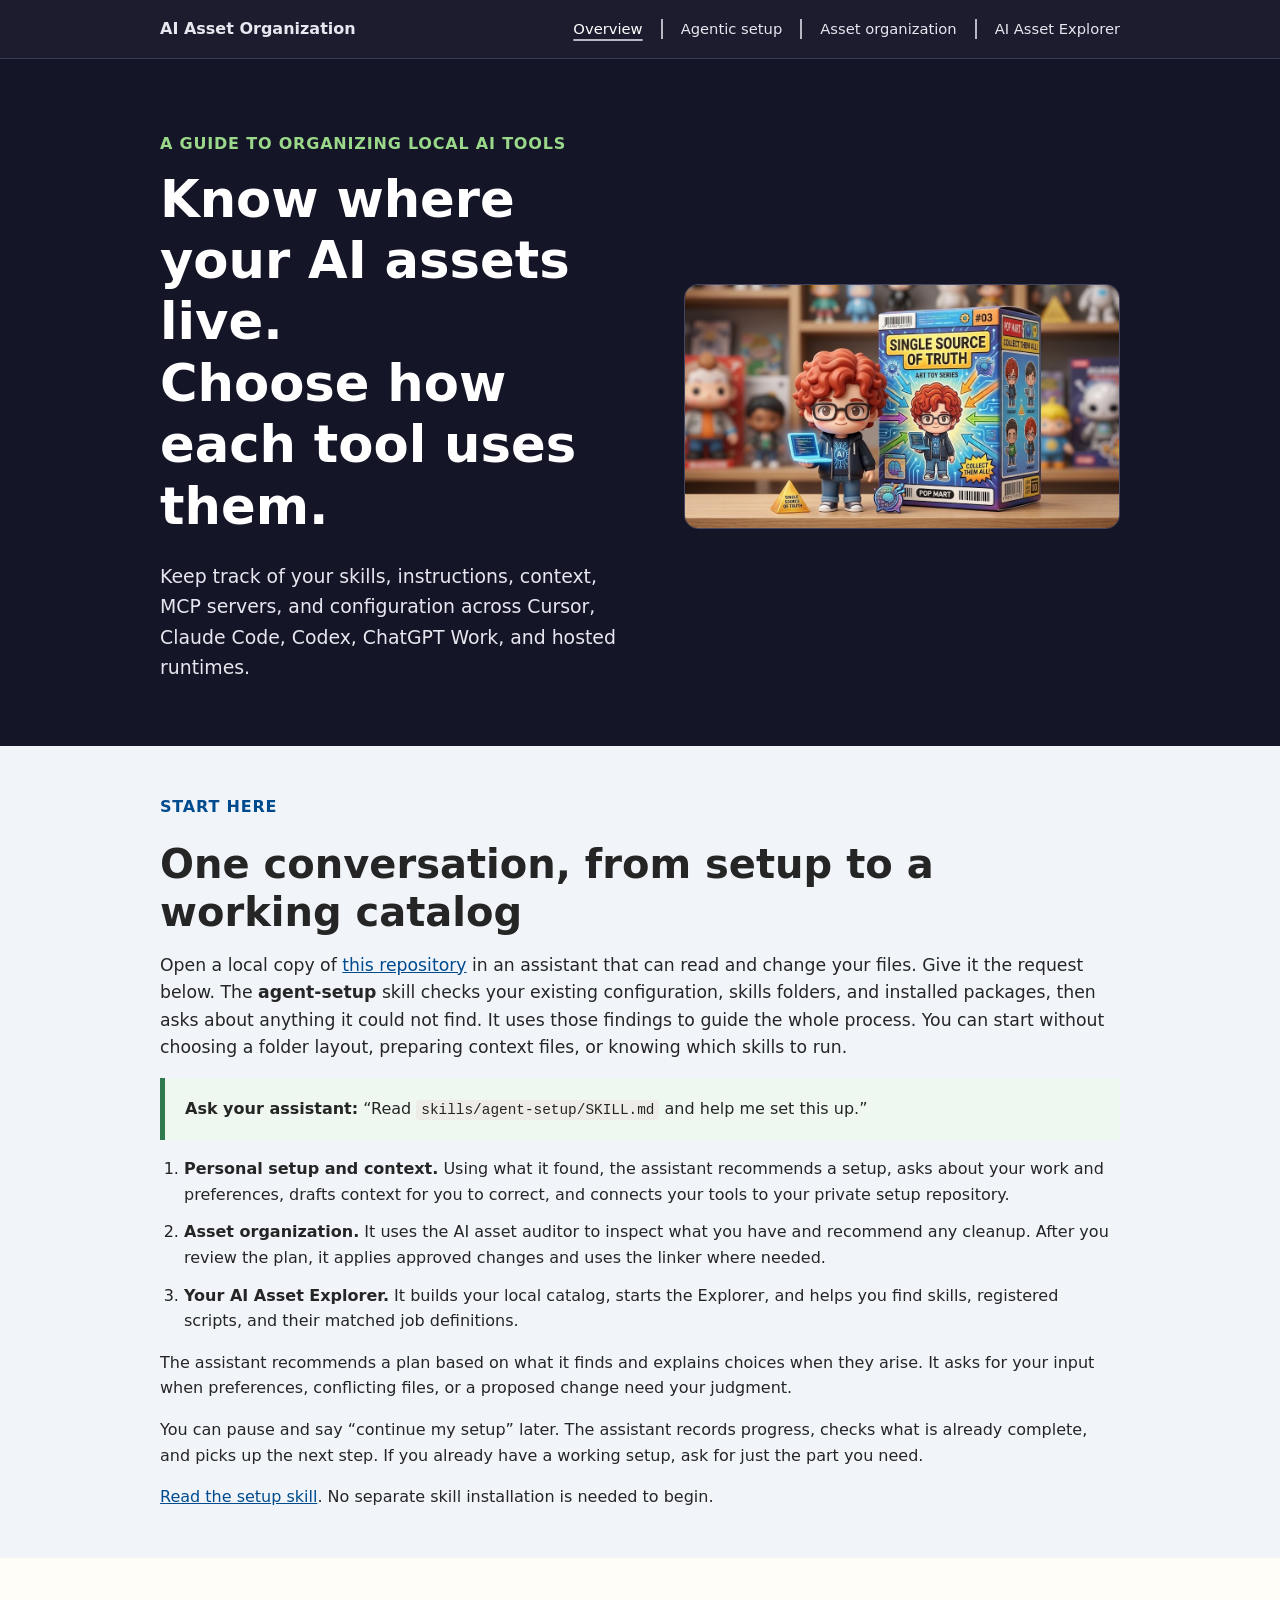
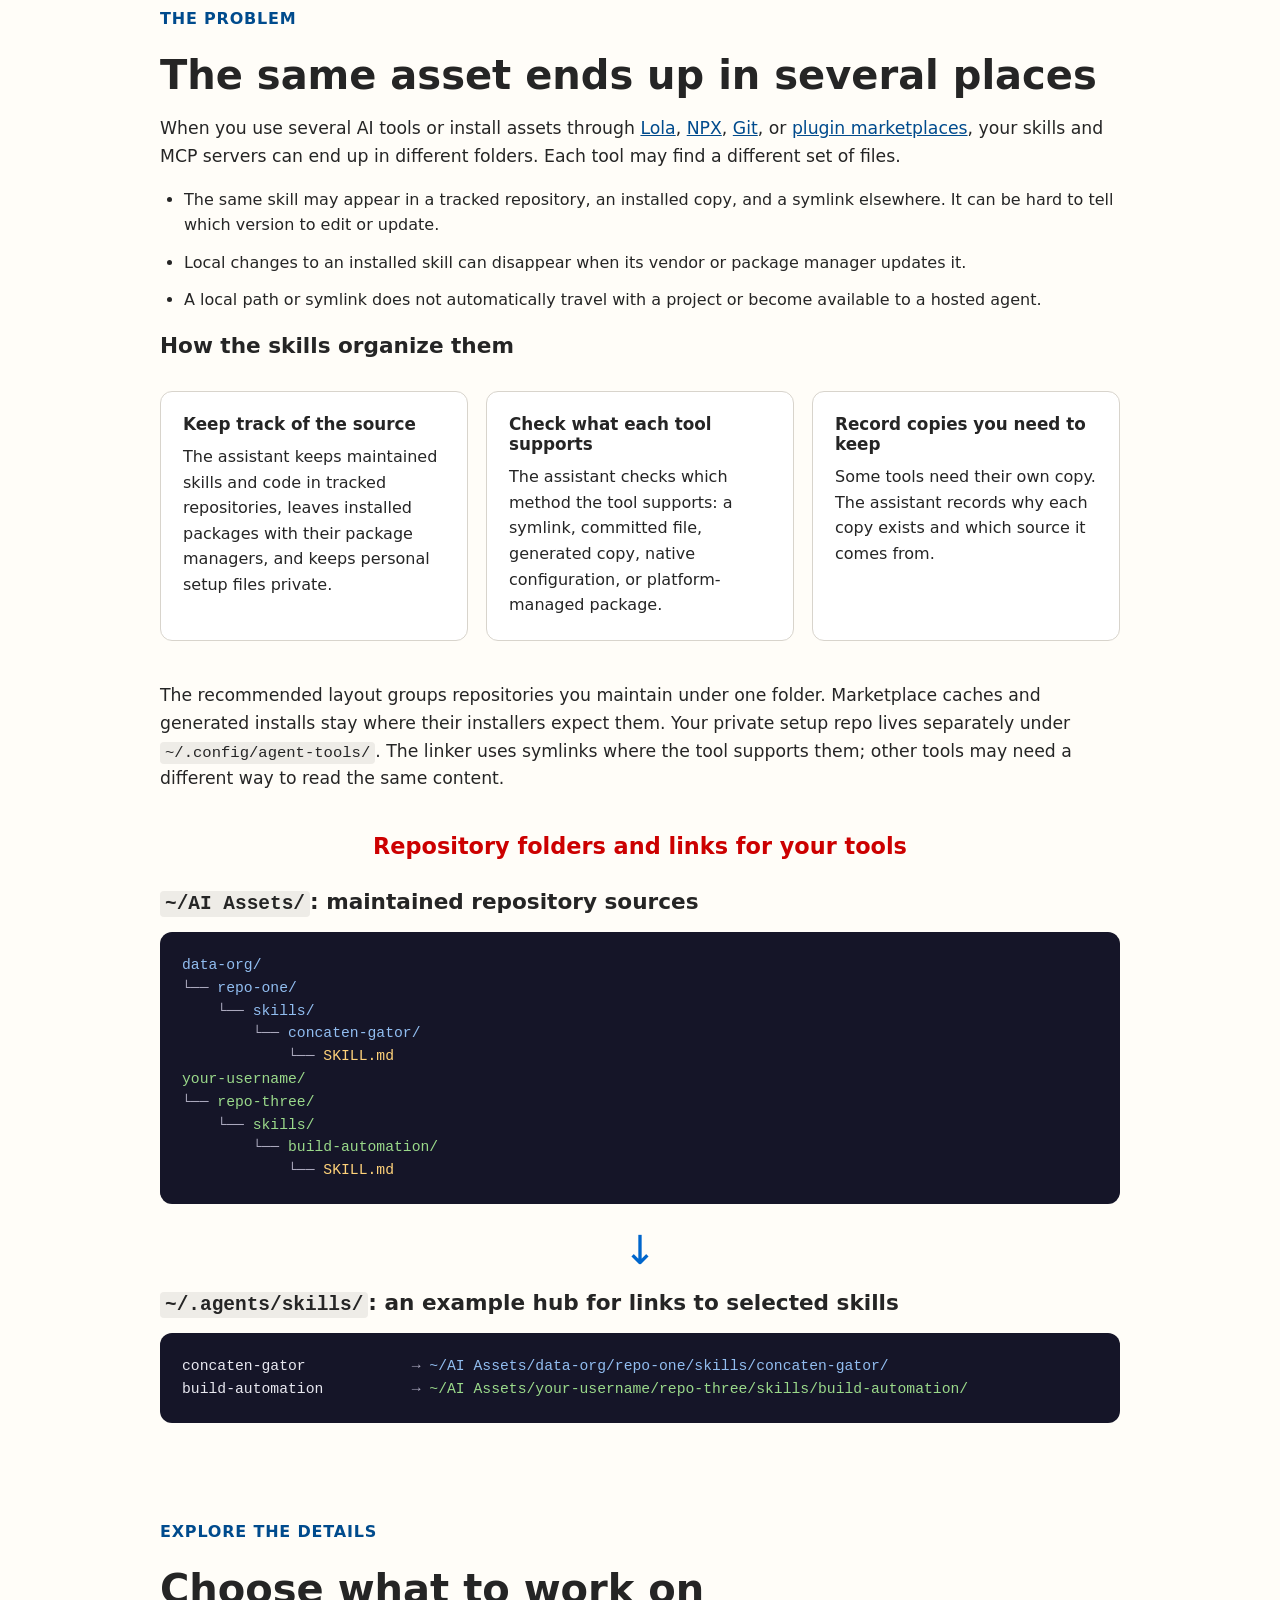
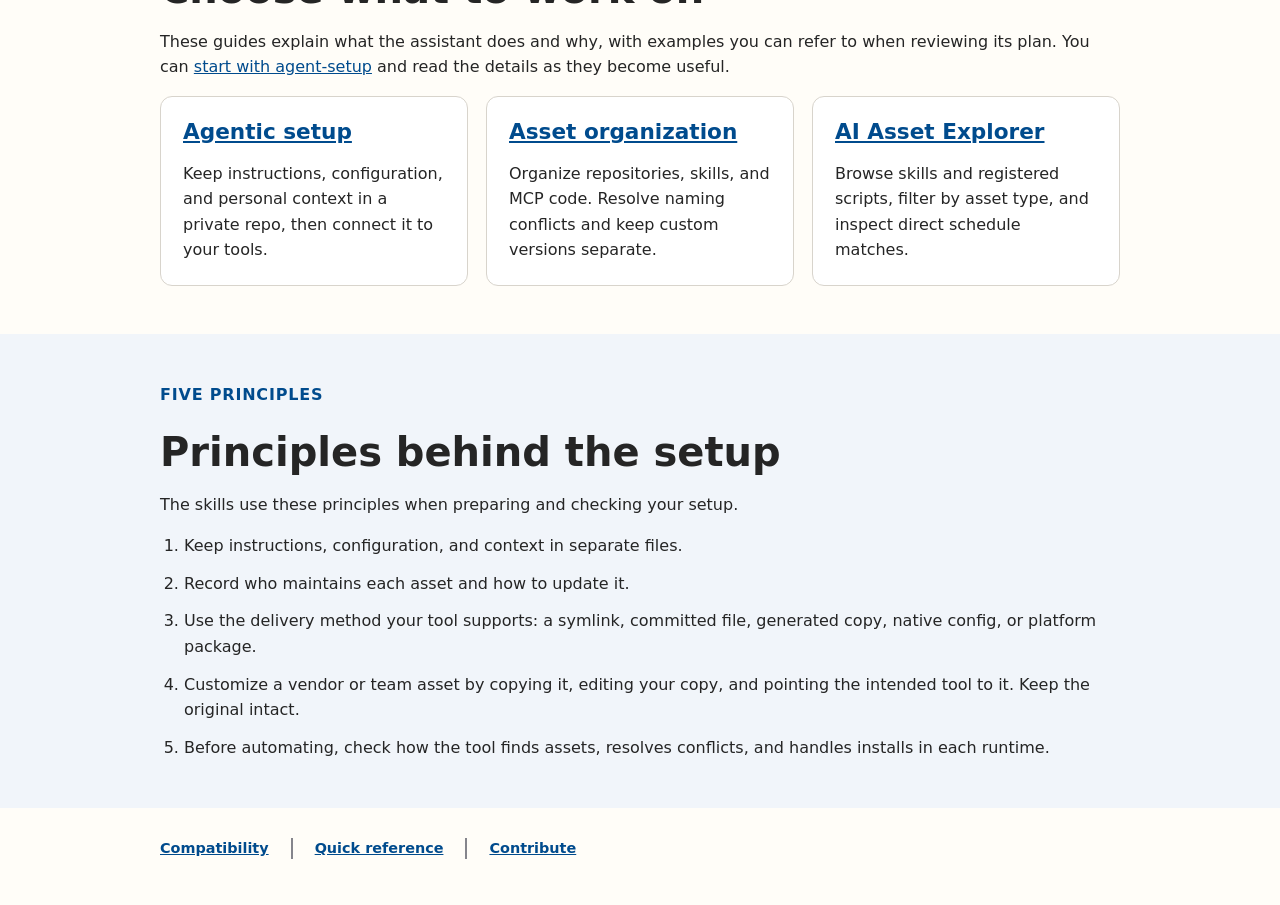
==== pages/index.html @ b6967579 "Make navigation dividers and spacing visible" ====
<!doctype html>
<html lang="en">
<head>
  <meta charset="utf-8">
  <meta name="viewport" content="width=device-width, initial-scale=1">
  <title>Local AI Asset Organization</title>
  <link rel="icon" type="image/svg+xml" href="favicon.svg">
  <link rel="stylesheet" href="https://static.redhat.com/libs/redhat/redhat-font/latest/webfonts/red-hat-font.min.css">
  <link rel="stylesheet" href="site.css?v=nav-dividers-2">
</head>
<body>
  <nav class="site-nav" aria-label="Primary navigation">
    <div class="wrap site-nav-inner">
      <span class="site-brand">AI Asset Organization</span>
      <div class="site-links">
        <a href="index.html" aria-current="page">Overview</a>
        <a href="agentic-setup.html">Agentic setup</a>
        <a href="asset-organization.html">Asset organization</a>
        <a href="skills-explorer-guide.html">AI Asset Explorer</a>
      </div>
    </div>
  </nav>

  <header class="hero">
    <div class="wrap hero-grid">
      <div>
        <p class="eyebrow">A guide to organizing local AI tools</p>
        <h1>Know where your AI assets live.<br>Choose how each tool uses them.</h1>
        <p class="lede">Keep track of your skills, instructions, context, MCP servers, and configuration across Cursor, Claude Code, Codex, ChatGPT Work, and hosted runtimes.</p>
      </div>
      <div class="hero-image">
        <img src="images/ai-assets-sot.jpeg" alt="Diagram of skill repositories in one physical root with tool-facing symlink views.">
      </div>
    </div>
  </header>

  <main>

    <section id="start-here" class="band">
      <div class="wrap">
        <p class="section-label">Start here</p>
        <h2>One conversation, from setup to a working catalog</h2>
        <p class="lead-text">Open a local copy of <a id="repository-link" href="https://gitlab.cee.redhat.com/ktotten/local-ai-asset-organization">this repository</a> in an assistant that can read and change your files. Give it the request below. The <strong>agent-setup</strong> skill checks your existing configuration, skills folders, and installed packages, then asks about anything it could not find. It uses those findings to guide the whole process. You can start without choosing a folder layout, preparing context files, or knowing which skills to run.</p>
        <div class="callout green"><strong>Ask your assistant:</strong> “Read <code class="inline">skills/agent-setup/SKILL.md</code> and help me set this up.”</div>
        <ol class="steps">
          <li><strong>Personal setup and context.</strong> Using what it found, the assistant recommends a setup, asks about your work and preferences, drafts context for you to correct, and connects your tools to your private setup repository.</li>
          <li><strong>Asset organization.</strong> It uses the AI asset auditor to inspect what you have and recommend any cleanup. After you review the plan, it applies approved changes and uses the linker where needed.</li>
          <li><strong>Your AI Asset Explorer.</strong> It builds your local catalog, starts the Explorer, and helps you find skills, registered scripts, and their matched job definitions.</li>
        </ol>
        <p>The assistant recommends a plan based on what it finds and explains choices when they arise. It asks for your input when preferences, conflicting files, or a proposed change need your judgment.</p>
        <p>You can pause and say “continue my setup” later. The assistant records progress, checks what is already complete, and picks up the next step. If you already have a working setup, ask for just the part you need.</p>
        <p><a href="skills/agent-setup/SKILL.md" data-local-href="../skills/agent-setup/SKILL.md">Read the setup skill</a>. No separate skill installation is needed to begin.</p>
      </div>
    </section>
    <section>
      <div class="wrap">
        <p class="section-label">The problem</p>
        <h2>The same asset ends up in several places</h2>
        <p class="lead-text">When you use several AI tools or install assets through <a href="https://docs.getlola.dev/">Lola</a>, <a href="https://docs.npmjs.com/cli/v11/commands/npx/">NPX</a>, <a href="https://git-scm.com/docs">Git</a>, or <a href="https://code.claude.com/docs/en/plugin-marketplaces">plugin marketplaces</a>, your skills and MCP servers can end up in different folders. Each tool may find a different set of files.</p>
        <ul class="steps">
          <li>The same skill may appear in a tracked repository, an installed copy, and a symlink elsewhere. It can be hard to tell which version to edit or update.</li>
          <li>Local changes to an installed skill can disappear when its vendor or package manager updates it.</li>
          <li>A local path or symlink does not automatically travel with a project or become available to a hosted agent.</li>
        </ul>
        <h3>How the skills organize them</h3>
        <div class="card-grid">
          <article class="card"><h4>Keep track of the source</h4><p>The assistant keeps maintained skills and code in tracked repositories, leaves installed packages with their package managers, and keeps personal setup files private.</p></article>
          <article class="card"><h4>Check what each tool supports</h4><p>The assistant checks which method the tool supports: a symlink, committed file, generated copy, native configuration, or platform-managed package.</p></article>
          <article class="card"><h4>Record copies you need to keep</h4><p>Some tools need their own copy. The assistant records why each copy exists and which source it comes from.</p></article>
        </div>
    <br/>
         <p class="lead-text">The recommended layout groups repositories you maintain under one folder. Marketplace caches and generated installs stay where their installers expect them. Your private setup repo lives separately under <code class="inline">~/.config/agent-tools/</code>. The linker uses symlinks where the tool supports them; other tools may need a different way to read the same content.</p>
         <br/>
        <div class="diagram">
          <p class="diagram-title">Repository folders and links for your tools</p>
          <h3><code class="inline">~/AI Assets/</code>: maintained repository sources</h3>
          <pre><span class="tree">data-org/</span>
<span class="tree-mark">└── </span><span class="tree">repo-one/</span>
<span class="tree-mark">    └── </span><span class="tree">skills/</span>
<span class="tree-mark">        └── </span><span class="tree">concaten-gator/</span>
<span class="tree-mark">            └── </span><span class="tree-file">SKILL.md</span>
<span class="tree green">your-username/</span>
<span class="tree-mark">└── </span><span class="tree green">repo-three/</span>
<span class="tree-mark">    └── </span><span class="tree green">skills/</span>
<span class="tree-mark">        └── </span><span class="tree green">build-automation/</span>
<span class="tree-mark">            └── </span><span class="tree-file">SKILL.md</span></pre>
          <div class="root-compare-arrow-vert" aria-hidden="true"><span class="glyph">↓</span> </div>
          <h3><code class="inline">~/.agents/skills/</code>: an example hub for links to selected skills</h3>
          <pre>concaten-gator            <span class="tree-mark">→</span> <span class="tree">~/AI Assets/data-org/repo-one/skills/concaten-gator/</span>
build-automation          <span class="tree-mark">→</span> <span class="tree green">~/AI Assets/your-username/repo-three/skills/build-automation/</span></pre>
        </div>
      </div>
    </section>

    <section>
      <div class="wrap">
        <p class="section-label">Explore the details</p>
        <h2>Choose what to work on</h2>
        <p>These guides explain what the assistant does and why, with examples you can refer to when reviewing its plan. You can <a href="#start-here">start with agent-setup</a> and read the details as they become useful.</p>
        <div class="card-grid">
          <article class="card"><h3><a href="agentic-setup.html">Agentic setup</a></h3><p>Keep instructions, configuration, and personal context in a private repo, then connect it to your tools.</p></article>
          <article class="card"><h3><a href="asset-organization.html">Asset organization</a></h3><p>Organize repositories, skills, and MCP code. Resolve naming conflicts and keep custom versions separate.</p></article>
          <article class="card"><h3><a href="skills-explorer-guide.html">AI Asset Explorer</a></h3><p>Browse skills and registered scripts, filter by asset type, and inspect direct schedule matches.</p></article>
        </div>
      </div>
    </section>

    <section class="band">
      <div class="wrap">
        <p class="section-label">Five principles</p>
        <h2>Principles behind the setup</h2>
        <p>The skills use these principles when preparing and checking your setup.</p>
        <ol class="steps">
          <li>Keep instructions, configuration, and context in separate files.</li>
          <li>Record who maintains each asset and how to update it.</li>
          <li>Use the delivery method your tool supports: a symlink, committed file, generated copy, native config, or platform package.</li>
          <li>Customize a vendor or team asset by copying it, editing your copy, and pointing the intended tool to it. Keep the original intact.</li>
          <li>Before automating, check how the tool finds assets, resolves conflicts, and handles installs in each runtime.</li>
        </ol>
      </div>
    </section>


  </main>

  <footer><div class="wrap"><nav class="footer-nav" aria-label="Footer navigation"><a href="tool-compatibility.html">Compatibility</a><a href="quick-reference.html">Quick reference</a><a id="feedback-link" href="https://gitlab.cee.redhat.com/ktotten/local-ai-asset-organization/-/work_items?sort=created_date&amp;state=opened&amp;first_page_size=20" target="_blank" rel="noopener noreferrer">Contribute</a></nav></div></footer>
  <script>
    if (location.hostname === 'starryeyez024.github.io') {
      document.getElementById('repository-link').href =
        'https://github.com/starryeyez024/local-ai-asset-organization';
      const feedbackLink = document.getElementById('feedback-link');
      feedbackLink.href = 'https://github.com/starryeyez024/local-ai-asset-organization/issues';
    }
    if (location.pathname.includes('/pages/')) {
      document.querySelectorAll('a[data-local-href]').forEach(link => {
        link.href = link.dataset.localHref;
      });
    }
  </script>
</body>
</html>
---- pages/site.css ----
:root {
  --font-size: 16px;
  --line-height: 1.6;
  --paragraph-spacing: 16px;
  --heading-space-before: 20px;
  --navy: #151528;
  --navy-2: #24243a;
  --ink: #252525;
  --muted: #5f6368;
  --paper: #fffdf8;
  --blue: #0066cc;
  --blue-dark: #004b8d;
  --green: #2f7a4f;
  --amber: #8a5a00;
  --border: #d8d4cc;
  --soft-blue: #eef6ff;
  --soft-green: #eef8f0;
  --soft-amber: #fff8e5;
}
* { box-sizing: border-box; }
html { scroll-behavior: smooth; }
body { margin: 0; background: var(--paper); color: var(--ink); font-family: RedHatText, "Red Hat Text", system-ui, -apple-system, sans-serif; font-size: var(--font-size); line-height: var(--line-height); }
a { color: var(--blue-dark); }
a:hover, a:focus { color: var(--blue); }
.wrap { width: min(960px, calc(100% - 40px)); margin: 0 auto; }
.site-nav { position: sticky; top: 0; z-index: 10; background: rgba(21, 21, 40, .97); border-bottom: 1px solid #3a3a57; }
.site-nav-inner { display: flex; align-items: center; justify-content: space-between; gap: 20px; min-height: 58px; }
.site-brand { color: rgb(231, 231, 240); font-family: RedHatDisplay, "Red Hat Display", system-ui, sans-serif; font-weight: 700; text-decoration: none; white-space: nowrap; }
.site-links { display: flex; flex-wrap: wrap; justify-content: flex-end; gap: 8px 0; }
.site-links a { margin-right: 18px; padding-right: 18px; border-right: 2px solid #b8b8c4; color: rgb(231, 231, 240); font-size: .92rem; line-height: 1.4; text-decoration: none; }
.site-links a:last-child { margin-right: 0; padding-right: 0; border-right: 0; }
.site-nav a:hover, .site-nav a:focus-visible, .site-links a[aria-current="page"] { color: #fff; text-decoration: underline; text-decoration-color: #b8b8c4; text-decoration-thickness: 2px; text-underline-offset: 5px; }
.hero { padding: 72px 0 64px; background: var(--navy); color: #fff; }
.hero-grid { display: grid; grid-template-columns: 1.05fr .95fr; align-items: center; gap: 42px; }
.hero-image { overflow: hidden; border: 1px solid #45455f; border-radius: 14px; background: #202034; }
.hero-image img { display: block; width: 100%; height: auto; }
.guide-figure { display: block; width: 100%; height: auto; border: 1px solid var(--border); border-radius: 14px; }
figcaption { margin-top: 10px; font-size: .9rem; }
.eyebrow, .section-label { margin: 0 0 12px; color: #9ad98a; font-size: 1rem; font-weight: 700; letter-spacing: .05em; text-transform: uppercase; }
.section-label { color: var(--blue-dark); }
h1, h2, h3, h4 { font-family: RedHatDisplay, "Red Hat Display", system-ui, sans-serif; line-height: 1.2; }
h1 { margin: 0; font-size: clamp(2.3rem, 4vw, 4.5rem); }
h2 { margin: var(--heading-space-before) 0 var(--paragraph-spacing); font-size: clamp(1.7rem, 4vw, 2.5rem); }
h3 { margin: var(--heading-space-before) 0 var(--paragraph-spacing); font-size: 1.35rem; }
h4 { margin: var(--paragraph-spacing) 0 8px; font-size: 1.05rem; }
p, ul, ol, table, figure, .card, .callout, pre { margin-top: var(--paragraph-spacing); margin-bottom: 0; }
.lede { max-width: 760px; margin: 24px 0 0; color: #e7e7f0; font-size: 1.18rem; }
.hero .demo-link { display: inline-block; padding: 12px 20px; border: 2px solid transparent; border-radius: 6px; background: #fff; color: var(--navy); font-weight: 700; text-decoration: none; }
.hero .demo-link:hover { background: var(--soft-blue); }
.hero .demo-link:focus-visible { outline: 3px solid #fff; outline-offset: 4px; }
.lead-text { font-size: 1.08rem; }
.hype {color: #c00;}
section { padding: 48px 0; }
section.band { background: #f1f5fa; }
.card-grid { display: grid; grid-template-columns: repeat(3, 1fr); gap: 18px; }
.code-grid { display: grid; grid-template-columns: repeat(2, 1fr); gap: 18px; }
.card { padding: 22px; background: #fff; border: 1px solid var(--border); border-radius: 12px; }
.card h3, .card h4 { margin-top: 0; }
.card p { margin-top: 10px; }
.callout { padding: 18px 20px; border-left: 5px solid var(--blue); background: var(--soft-blue); }
.callout.green { border-left-color: var(--green); background: var(--soft-green); }
.callout.amber { border-left-color: var(--amber); background: var(--soft-amber); }
.diagram h3 { margin-top: 20px; }
.diagram-title { color: #c00;margin: 10px 0 24px;  font-size: 1.4rem;  text-align: center;  font-weight: 700; }
.root-compare-arrow-vert { display: grid; justify-items: center; gap: 2px; margin: 26px 0 8px; color: var(--blue); }
.root-compare-arrow-vert .glyph { font-size: 2.5rem; line-height: 1; }
.root-compare-arrow-vert .caption { color: var(--muted); font-size: .95rem; }
pre { overflow-x: auto; padding: 22px; background: var(--navy); color: #e8e8f0; border-radius: 12px; font-family: RedHatMono, ui-monospace, SFMono-Regular, monospace; font-size: .92rem; line-height: 1.55; }
.tree { color: #91bdf0; }
.tree.pink { color: #f08ad5; }
.tree.green { color: #9ad98a; }
.tree-file { color: #ffd27a; }
.tree-mark { color: #aaa8bd; }
.code-path { color: #91bdf0; }
.code-file { color: #ffd27a; }
.code-tree { color: #aaa8bd; }
.code-comment { color: #9ad98a; }
.code-tool { color: #f08ad5; }
.code-arrow { color: #ffd27a; }
.code-key { color: #f08ad5; }
.code-section { color: #91bdf0; }
.code-string { color: #ffd27a; }
table { width: 100%; border-collapse: collapse; background: #fff; font-size: .94rem; }
.table-scroll { overflow-x: auto; }
th, td { padding: 13px 14px; border: 1px solid var(--border); vertical-align: top; text-align: left; }
th { background: var(--navy-2); color: #fff; }
tr:nth-child(even) td { background: #f8f8f5; }
code.inline { padding: 2px 5px; background: #eeece7; border-radius: 4px; font-family: RedHatMono, ui-monospace, monospace; font-size: .9em; }
.hero code.inline { color: var(--ink); }
.steps { padding-left: 24px; }
.steps li + li { margin-top: 12px; }
.muted { color: var(--muted); }
footer { padding: 30px 0 50px; color: var(--muted); font-size: .9rem; }
.footer-note { margin: 0 0 18px; }
.footer-nav { display: flex; flex-wrap: wrap; align-items: center; gap: 12px 0; }
.footer-nav a { margin-right: 22px; padding-right: 22px; border-right: 2px solid #85858c; font-weight: 600; line-height: 1.4; }
.footer-nav a:last-child { margin-right: 0; padding-right: 0; border-right: 0; }
.footer-nav a[aria-current="page"] { color: var(--ink); text-decoration-thickness: 2px; text-underline-offset: 4px; }
@media (max-width: 760px) { .site-nav-inner { align-items: flex-start; flex-direction: column; padding: 12px 0; } .site-links { justify-content: flex-start; } .hero-grid { grid-template-columns: 1fr; gap: 28px; } .card-grid, .code-grid { grid-template-columns: 1fr; } .table-scroll { overflow-x: auto; } section { padding: 34px 0; } }
@media (max-width: 760px) { .site-links { display: grid; grid-template-columns: repeat(2, max-content); } .site-links a:nth-child(even) { margin-right: 0; padding-right: 0; border-right: 0; } }
@media (max-width: 600px) { .footer-nav { display: grid; grid-template-columns: repeat(2, max-content); } .footer-nav a:nth-child(even) { margin-right: 0; padding-right: 0; border-right: 0; } }
@media (max-width: 420px) { .wrap { width: min(100% - 28px, 960px); } .hero { padding: 48px 0; } pre { padding: 16px; font-size: .8rem; } }
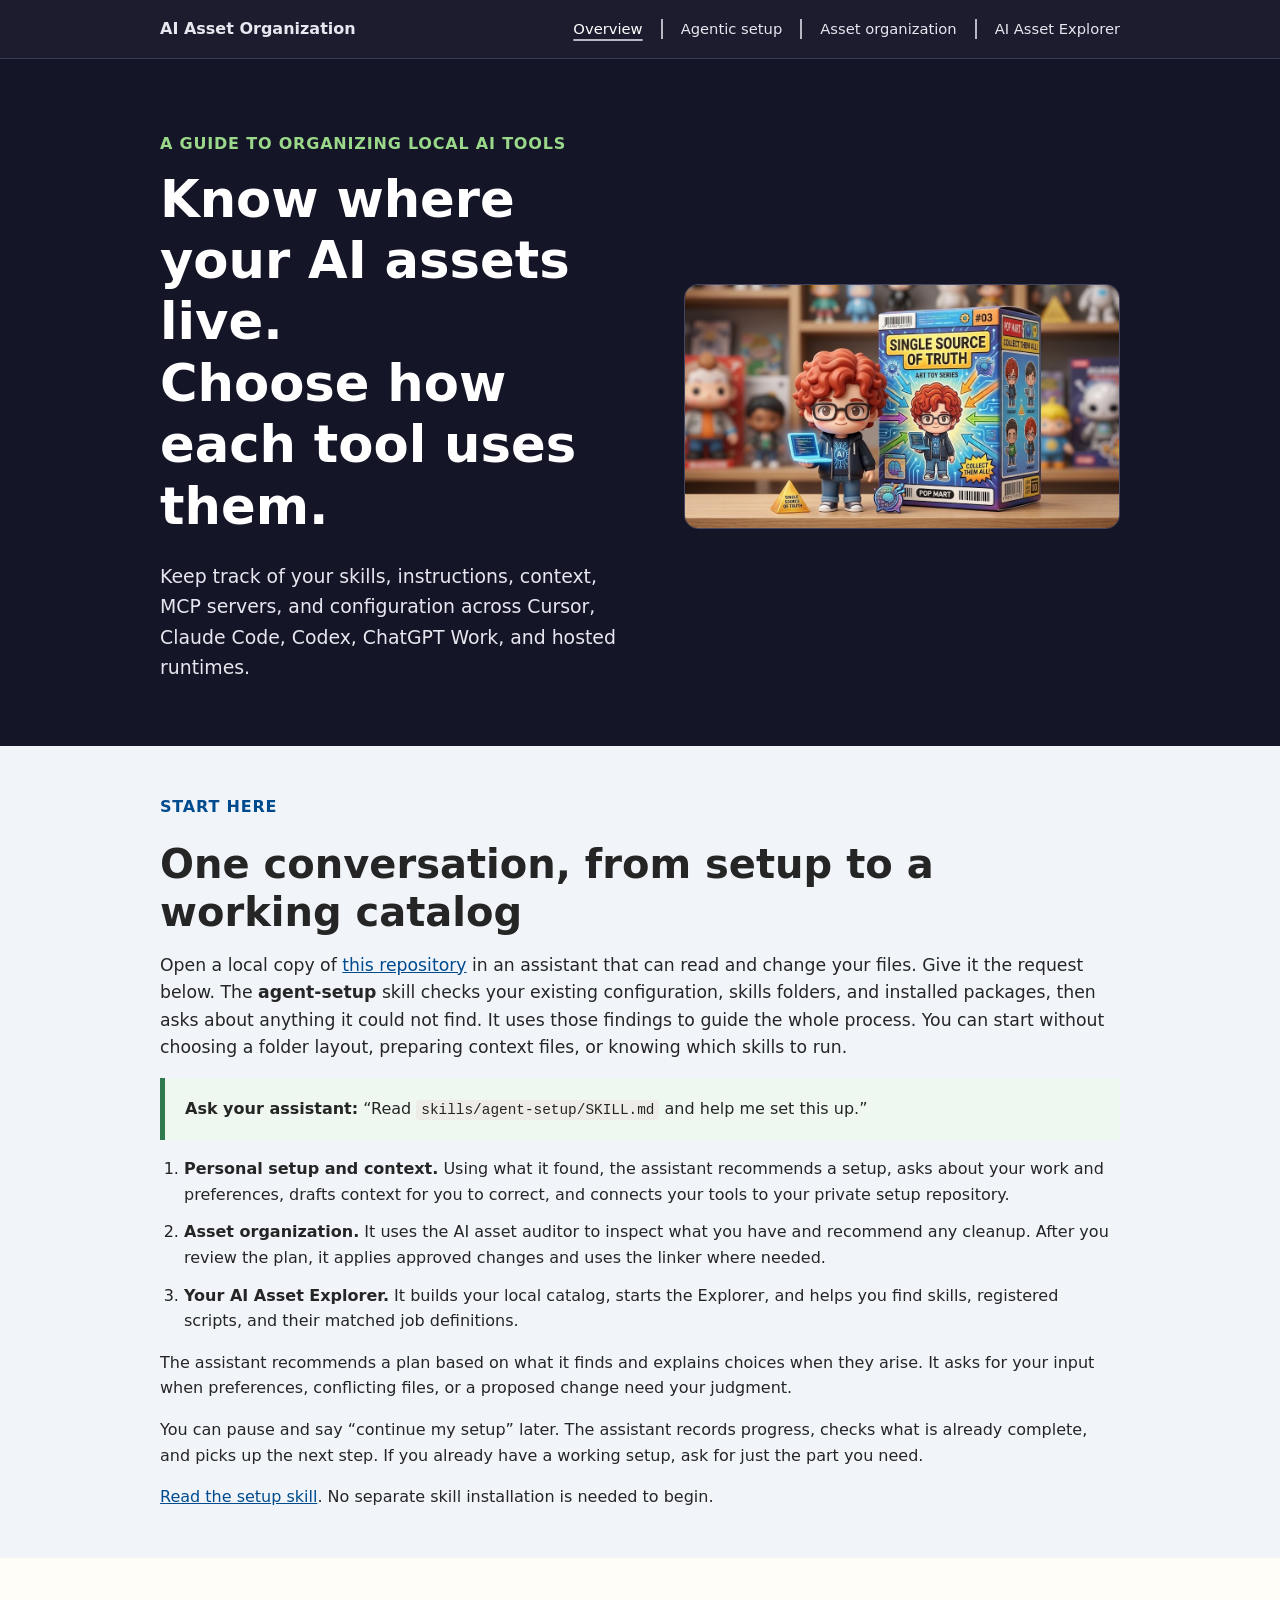
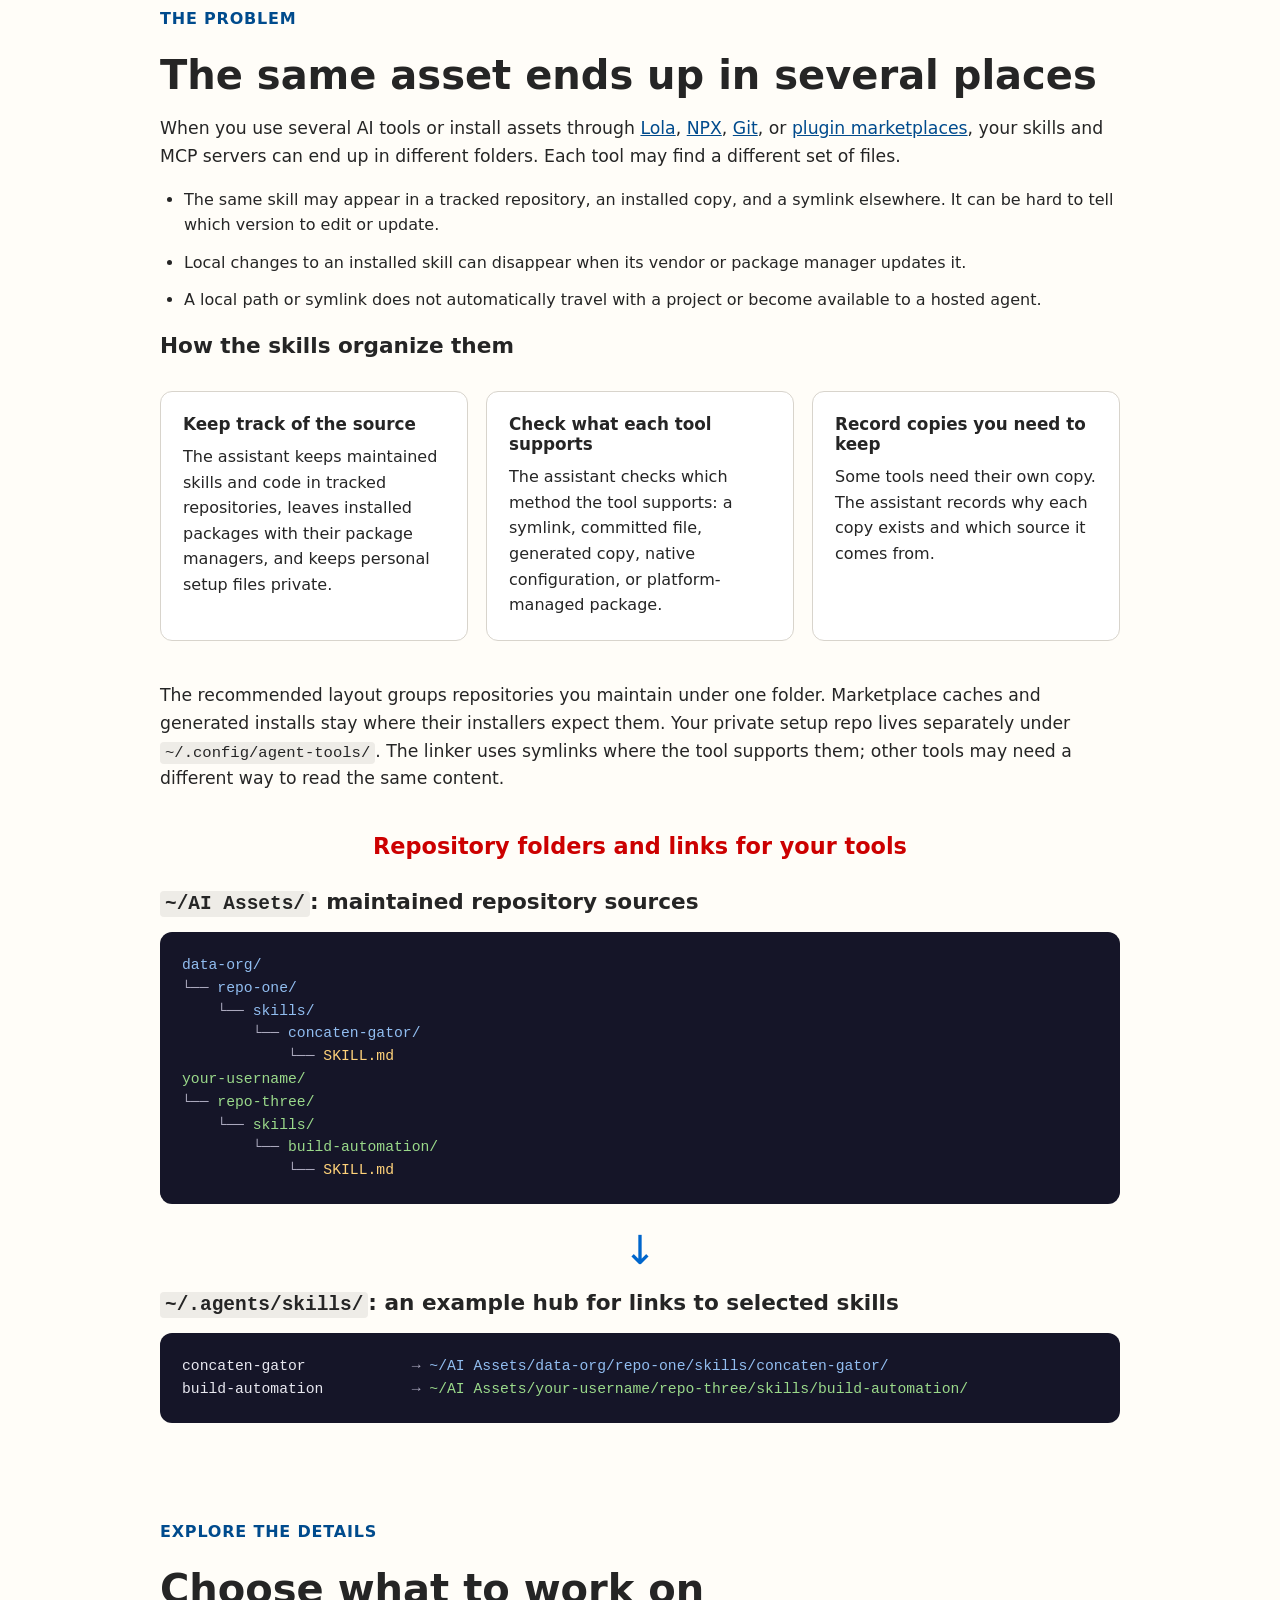
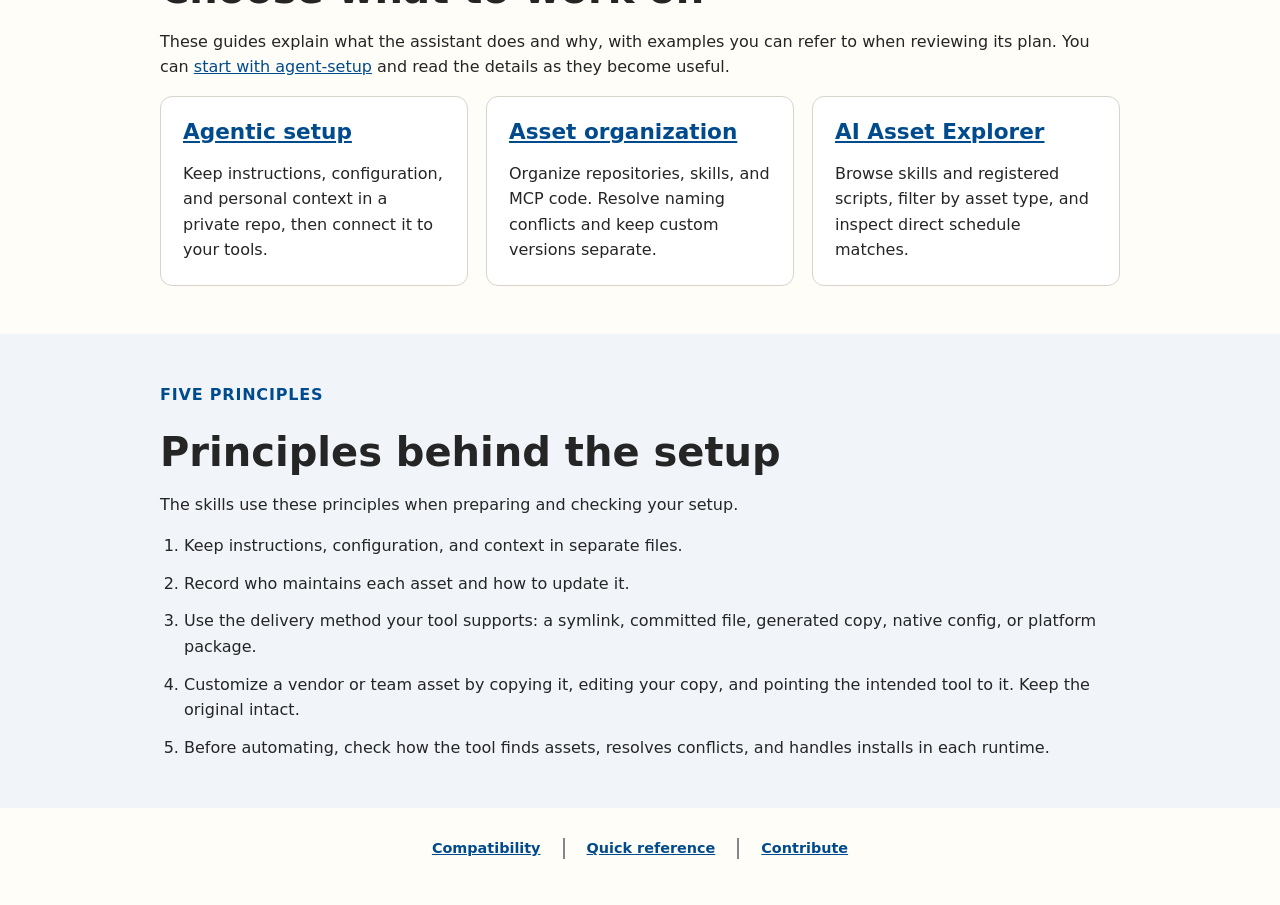
==== commit 740f56b0: "Center footer navigation links" ====
--- a/pages/index.html
+++ b/pages/index.html
@@ -6,7 +6,7 @@
   <title>Local AI Asset Organization</title>
   <link rel="icon" type="image/svg+xml" href="favicon.svg">
   <link rel="stylesheet" href="https://static.redhat.com/libs/redhat/redhat-font/latest/webfonts/red-hat-font.min.css">
-  <link rel="stylesheet" href="site.css?v=nav-dividers-2">
+  <link rel="stylesheet" href="site.css?v=nav-centered-3">
 </head>
 <body>
   <nav class="site-nav" aria-label="Primary navigation">
--- a/pages/site.css
+++ b/pages/site.css
@@ -92,7 +92,7 @@
 .muted { color: var(--muted); }
 footer { padding: 30px 0 50px; color: var(--muted); font-size: .9rem; }
 .footer-note { margin: 0 0 18px; }
-.footer-nav { display: flex; flex-wrap: wrap; align-items: center; gap: 12px 0; }
+.footer-nav { display: flex; flex-wrap: wrap; align-items: center; justify-content: center; gap: 12px 0; }
 .footer-nav a { margin-right: 22px; padding-right: 22px; border-right: 2px solid #85858c; font-weight: 600; line-height: 1.4; }
 .footer-nav a:last-child { margin-right: 0; padding-right: 0; border-right: 0; }
 .footer-nav a[aria-current="page"] { color: var(--ink); text-decoration-thickness: 2px; text-underline-offset: 4px; }
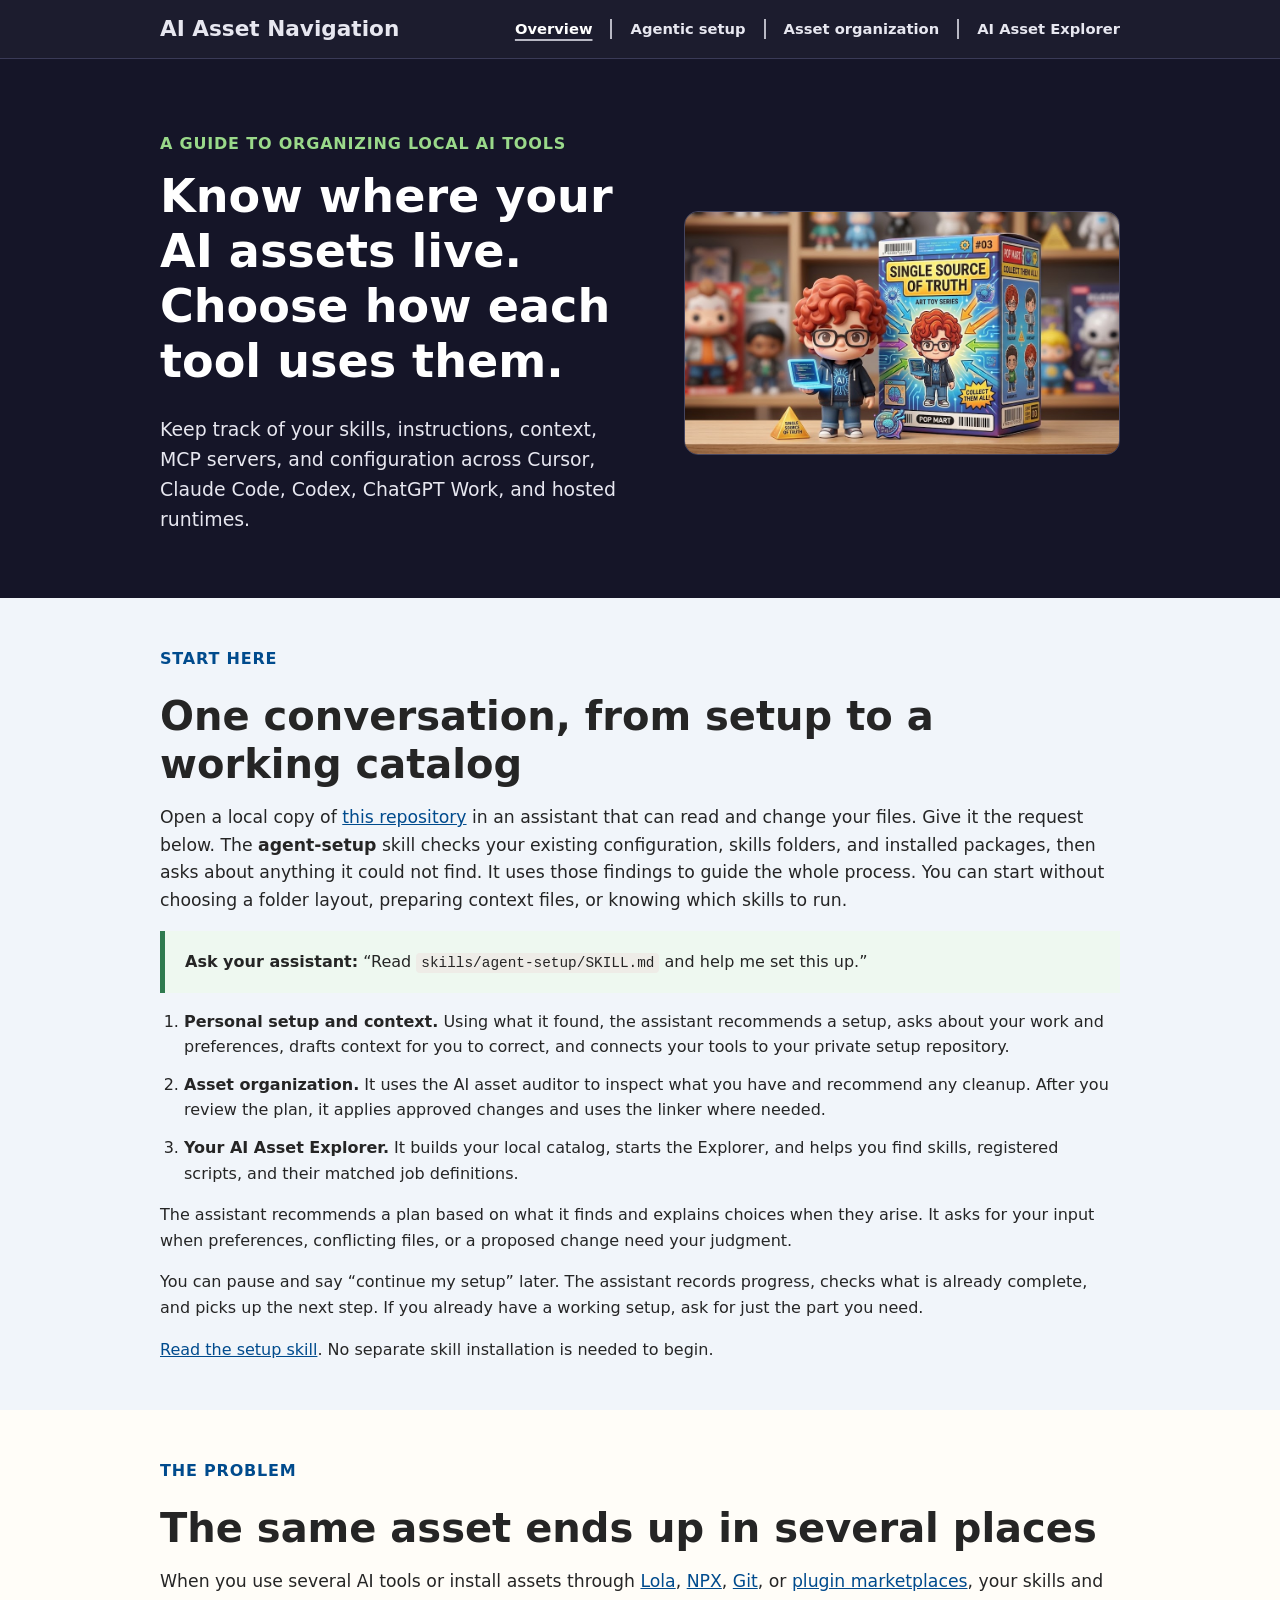
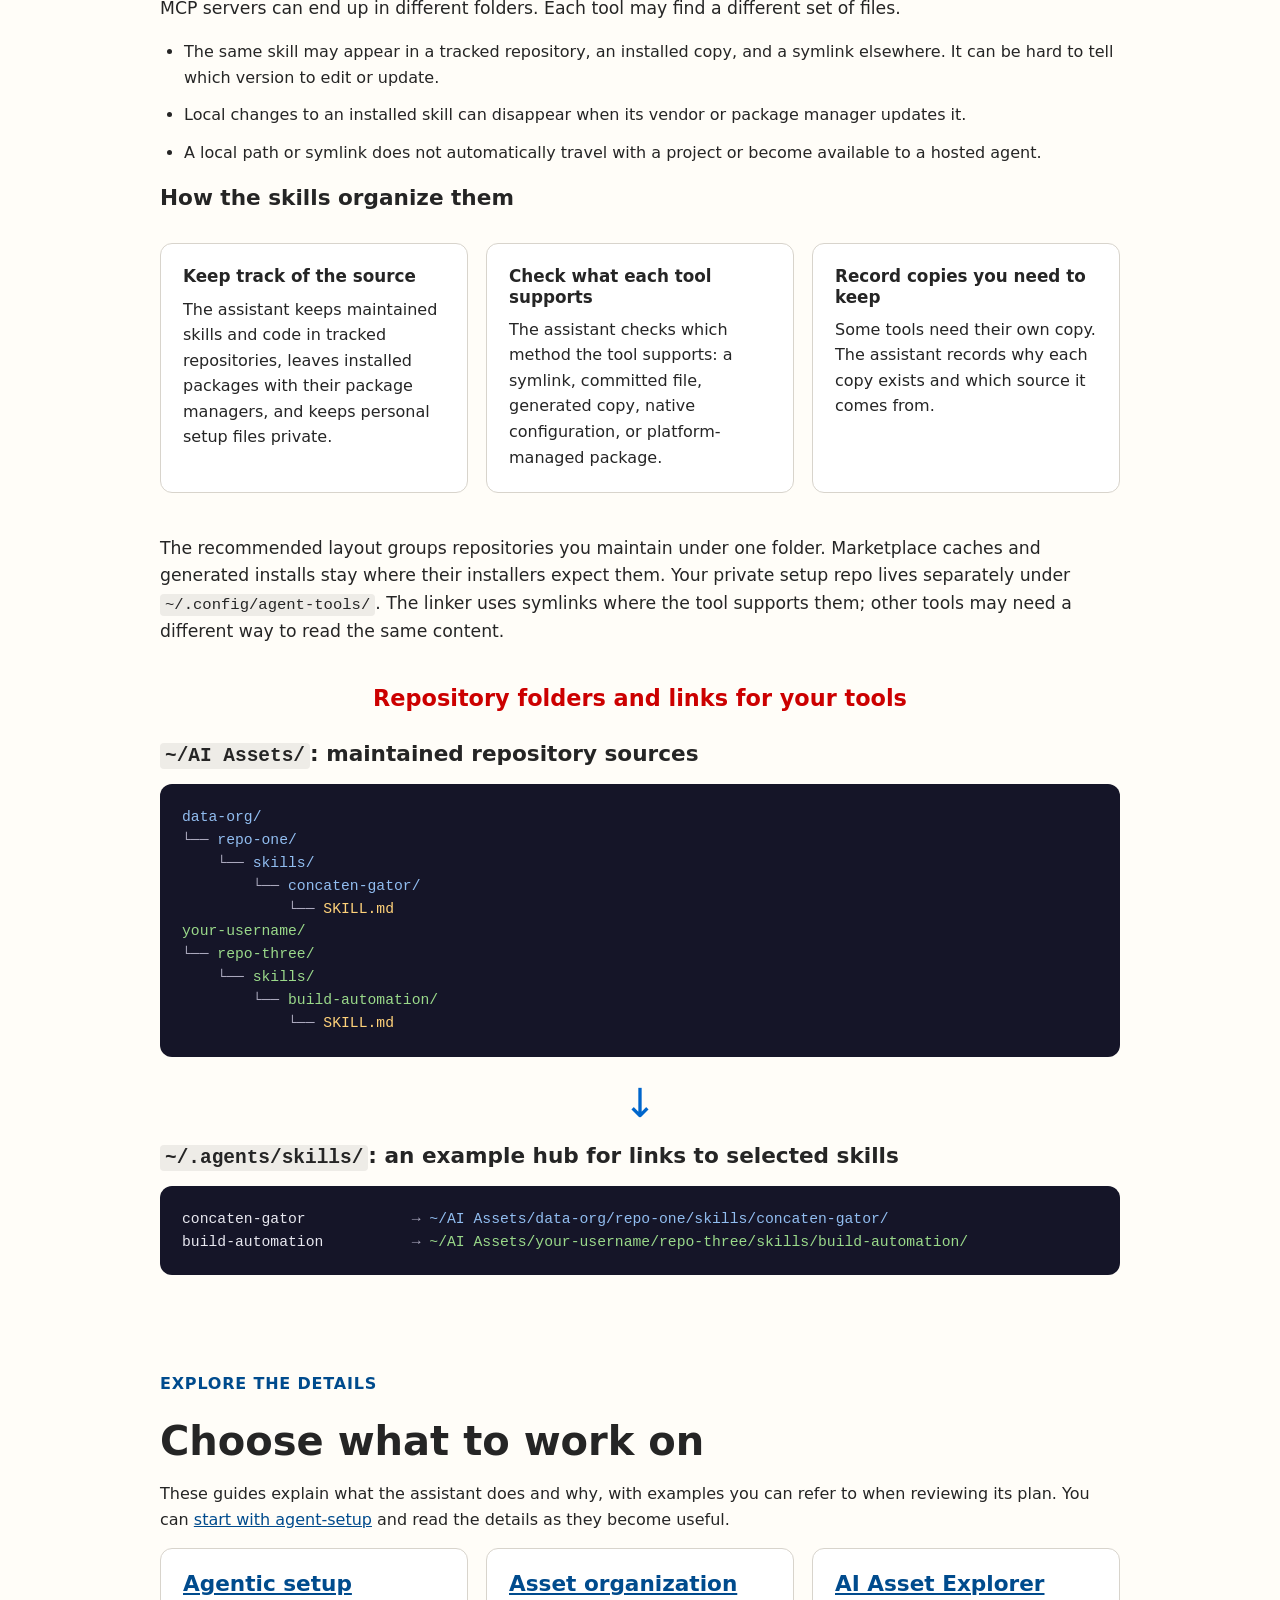
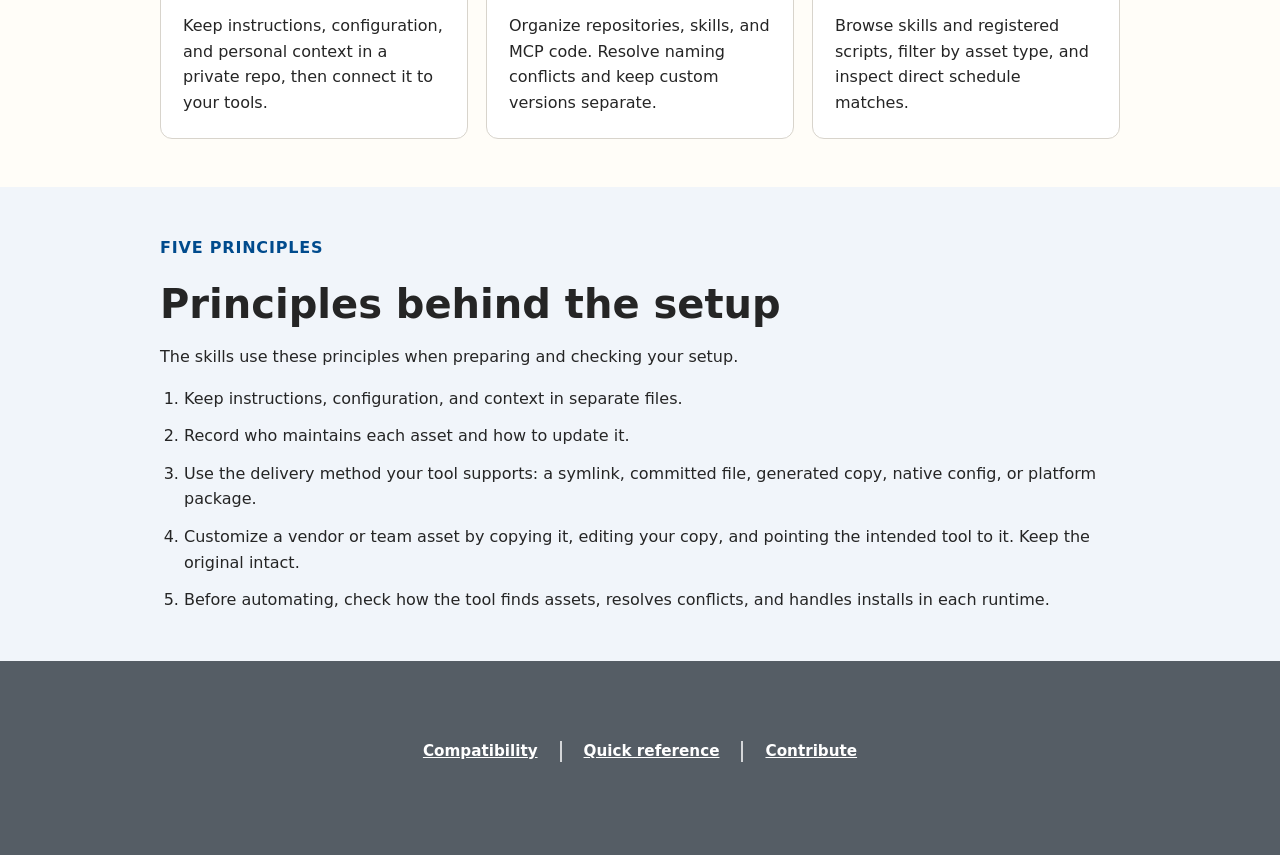
==== commit a645cef4: "Refine guide calls to action and navigation typography" ====
--- a/pages/index.html
+++ b/pages/index.html
@@ -3,15 +3,15 @@
 <head>
   <meta charset="utf-8">
   <meta name="viewport" content="width=device-width, initial-scale=1">
-  <title>Local AI Asset Organization</title>
+  <title>AI Asset Navigation</title>
   <link rel="icon" type="image/svg+xml" href="favicon.svg">
   <link rel="stylesheet" href="https://static.redhat.com/libs/redhat/redhat-font/latest/webfonts/red-hat-font.min.css">
-  <link rel="stylesheet" href="site.css?v=nav-centered-3">
+  <link rel="stylesheet" href="site.css?v=hero-nav-7">
 </head>
 <body>
   <nav class="site-nav" aria-label="Primary navigation">
     <div class="wrap site-nav-inner">
-      <span class="site-brand">AI Asset Organization</span>
+      <span class="site-brand">AI Asset Navigation</span>
       <div class="site-links">
         <a href="index.html" aria-current="page">Overview</a>
         <a href="agentic-setup.html">Agentic setup</a>
--- a/pages/site.css
+++ b/pages/site.css
@@ -25,9 +25,9 @@
 .wrap { width: min(960px, calc(100% - 40px)); margin: 0 auto; }
 .site-nav { position: sticky; top: 0; z-index: 10; background: rgba(21, 21, 40, .97); border-bottom: 1px solid #3a3a57; }
 .site-nav-inner { display: flex; align-items: center; justify-content: space-between; gap: 20px; min-height: 58px; }
-.site-brand { color: rgb(231, 231, 240); font-family: RedHatDisplay, "Red Hat Display", system-ui, sans-serif; font-weight: 700; text-decoration: none; white-space: nowrap; }
+.site-brand { color: rgb(231, 231, 240); font-family: RedHatDisplay, "Red Hat Display", system-ui, sans-serif; font-size: 1.35rem; font-weight: 700; line-height: 1.2; text-decoration: none; white-space: nowrap; }
 .site-links { display: flex; flex-wrap: wrap; justify-content: flex-end; gap: 8px 0; }
-.site-links a { margin-right: 18px; padding-right: 18px; border-right: 2px solid #b8b8c4; color: rgb(231, 231, 240); font-size: .92rem; line-height: 1.4; text-decoration: none; }
+.site-links a { margin-right: 18px; padding-right: 18px; border-right: 2px solid #b8b8c4; color: rgb(231, 231, 240); font-family: RedHatDisplay, "Red Hat Display", system-ui, sans-serif; font-size: .92rem; font-weight: 700; line-height: 1.4; text-decoration: none; }
 .site-links a:last-child { margin-right: 0; padding-right: 0; border-right: 0; }
 .site-nav a:hover, .site-nav a:focus-visible, .site-links a[aria-current="page"] { color: #fff; text-decoration: underline; text-decoration-color: #b8b8c4; text-decoration-thickness: 2px; text-underline-offset: 5px; }
 .hero { padding: 72px 0 64px; background: var(--navy); color: #fff; }
@@ -40,6 +40,7 @@
 .section-label { color: var(--blue-dark); }
 h1, h2, h3, h4 { font-family: RedHatDisplay, "Red Hat Display", system-ui, sans-serif; line-height: 1.2; }
 h1 { margin: 0; font-size: clamp(2.3rem, 4vw, 4.5rem); }
+.hero h1 { font-size: clamp(2.15rem, 3.6vw, 4rem); }
 h2 { margin: var(--heading-space-before) 0 var(--paragraph-spacing); font-size: clamp(1.7rem, 4vw, 2.5rem); }
 h3 { margin: var(--heading-space-before) 0 var(--paragraph-spacing); font-size: 1.35rem; }
 h4 { margin: var(--paragraph-spacing) 0 8px; font-size: 1.05rem; }
@@ -90,13 +91,21 @@
 .steps { padding-left: 24px; }
 .steps li + li { margin-top: 12px; }
 .muted { color: var(--muted); }
-footer { padding: 30px 0 50px; color: var(--muted); font-size: .9rem; }
+section.final-cta { padding: 72px 0 80px; background: var(--soft-blue); text-align: center; }
+.final-cta p:not(.section-label) { max-width: 600px; margin-left: auto; margin-right: auto; }
+.final-cta .cta-link { display: inline-block; padding: 13px 22px; border-radius: 6px; background: var(--navy); color: #fff; font-weight: 700; text-decoration: none; }
+.final-cta .cta-link:hover { background: var(--navy-2); color: #fff; }
+.final-cta .cta-link:focus-visible { outline: 3px solid var(--blue); outline-offset: 4px; }
+footer { padding: 80px 0 96px; background: #555d65; color: #fff; font-size: .95rem; }
+footer a, footer a:hover, footer a:focus { color: #fff; }
+footer a:focus-visible { outline: 2px solid #fff; outline-offset: 4px; }
 .footer-note { margin: 0 0 18px; }
 .footer-nav { display: flex; flex-wrap: wrap; align-items: center; justify-content: center; gap: 12px 0; }
-.footer-nav a { margin-right: 22px; padding-right: 22px; border-right: 2px solid #85858c; font-weight: 600; line-height: 1.4; }
+.footer-nav a { margin-right: 22px; padding-right: 22px; border-right: 2px solid rgba(255, 255, 255, .75); font-family: RedHatDisplay, "Red Hat Display", system-ui, sans-serif; font-weight: 600; line-height: 1.4; }
 .footer-nav a:last-child { margin-right: 0; padding-right: 0; border-right: 0; }
-.footer-nav a[aria-current="page"] { color: var(--ink); text-decoration-thickness: 2px; text-underline-offset: 4px; }
+.footer-nav a[aria-current="page"] { color: #fff; text-decoration-thickness: 2px; text-underline-offset: 4px; }
 @media (max-width: 760px) { .site-nav-inner { align-items: flex-start; flex-direction: column; padding: 12px 0; } .site-links { justify-content: flex-start; } .hero-grid { grid-template-columns: 1fr; gap: 28px; } .card-grid, .code-grid { grid-template-columns: 1fr; } .table-scroll { overflow-x: auto; } section { padding: 34px 0; } }
 @media (max-width: 760px) { .site-links { display: grid; grid-template-columns: repeat(2, max-content); } .site-links a:nth-child(even) { margin-right: 0; padding-right: 0; border-right: 0; } }
-@media (max-width: 600px) { .footer-nav { display: grid; grid-template-columns: repeat(2, max-content); } .footer-nav a:nth-child(even) { margin-right: 0; padding-right: 0; border-right: 0; } }
+@media (max-width: 600px) { .footer-nav { display: grid; grid-template-columns: repeat(2, max-content); } .footer-nav a:nth-child(even) { margin-right: 0; padding-right: 0; border-right: 0; } .footer-nav a:last-child { grid-column: 1 / -1; justify-self: center; } }
 @media (max-width: 420px) { .wrap { width: min(100% - 28px, 960px); } .hero { padding: 48px 0; } pre { padding: 16px; font-size: .8rem; } }
+@media (max-width: 420px) { footer { padding: 64px 0 72px; } section.final-cta { padding: 56px 0 64px; } }
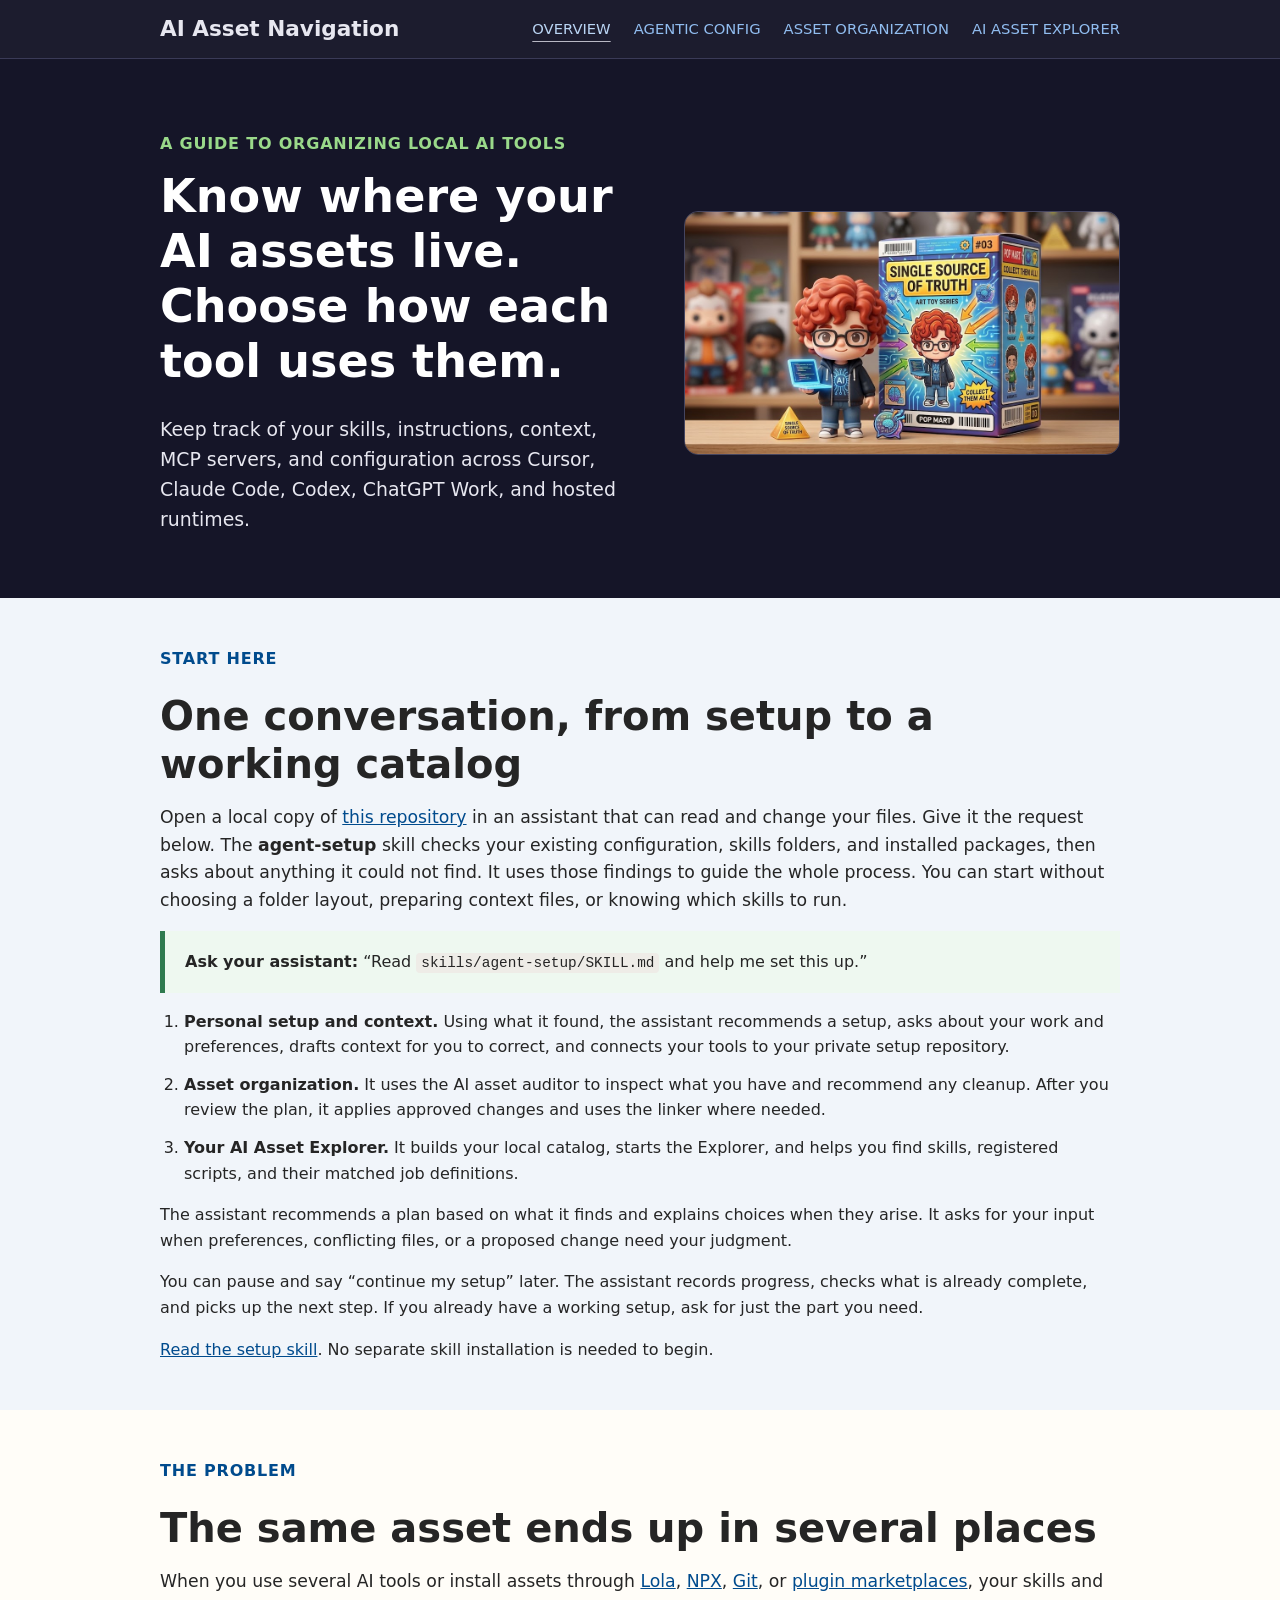
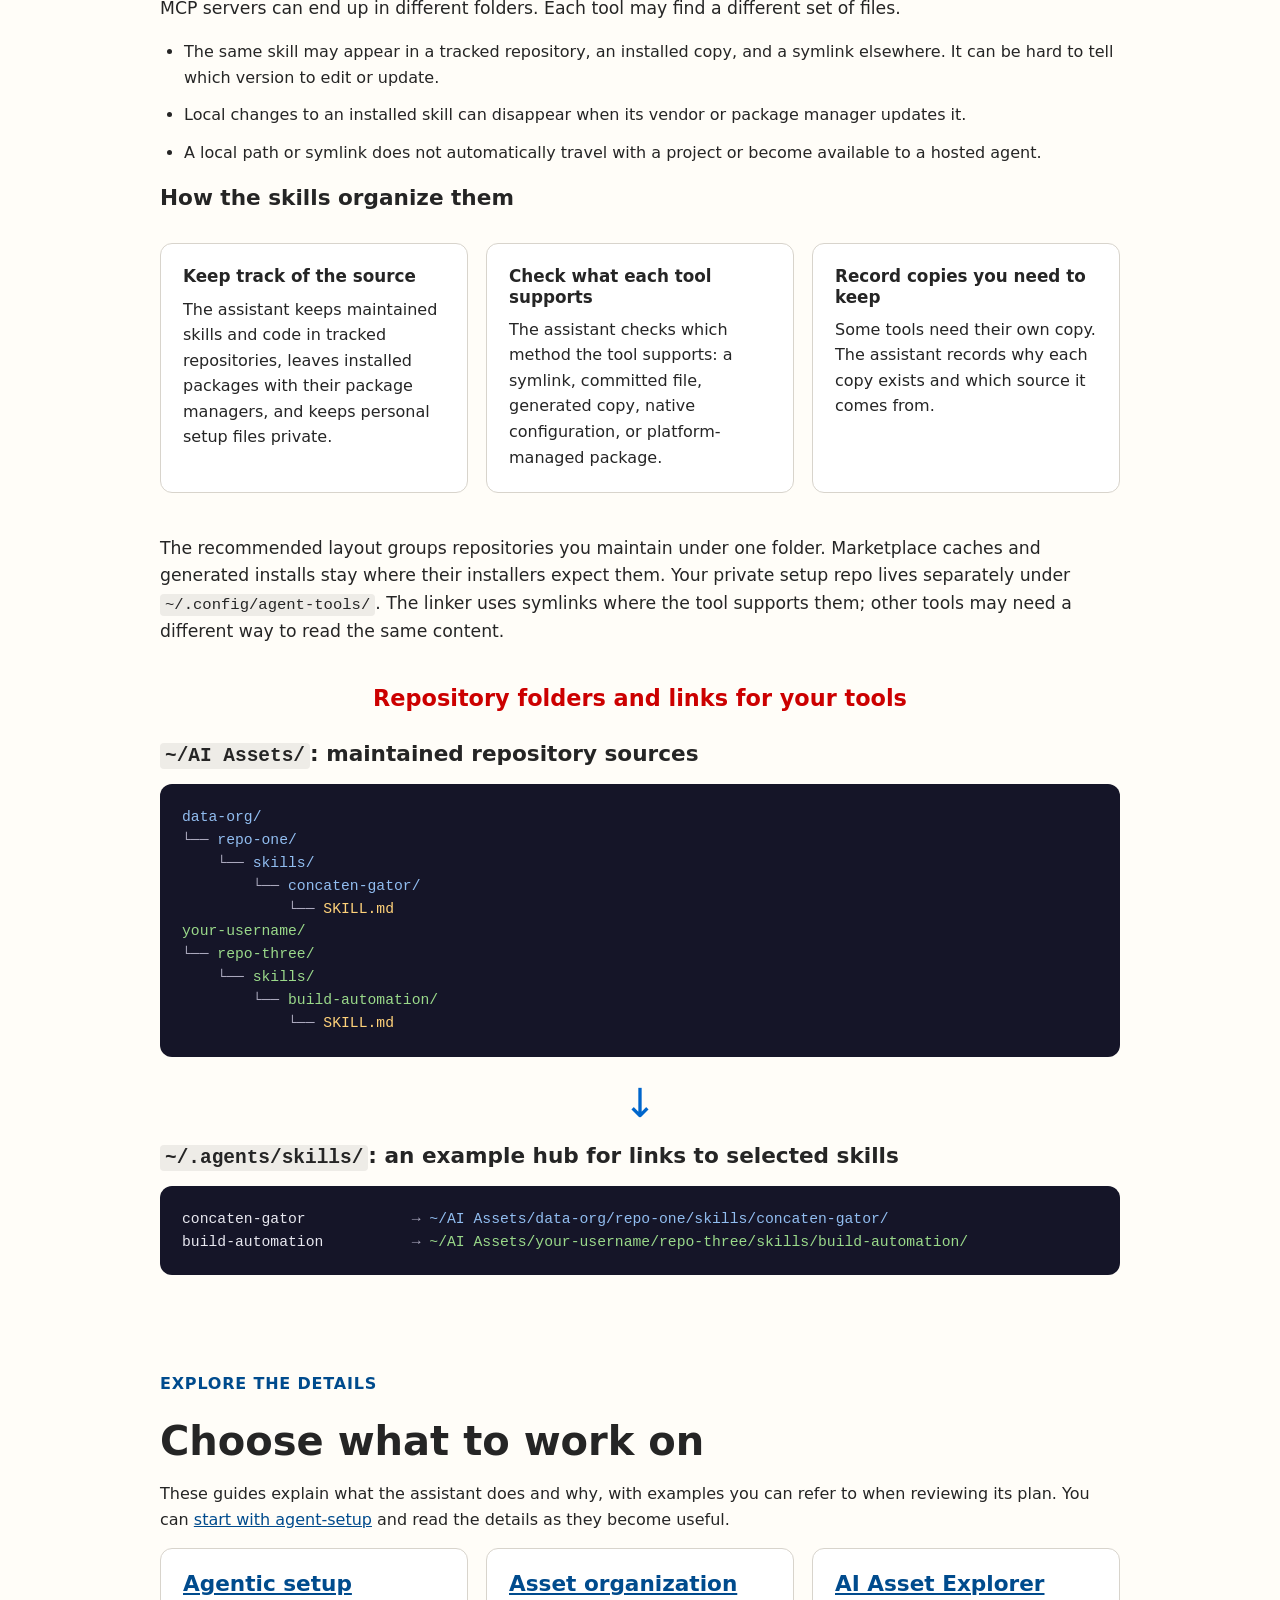
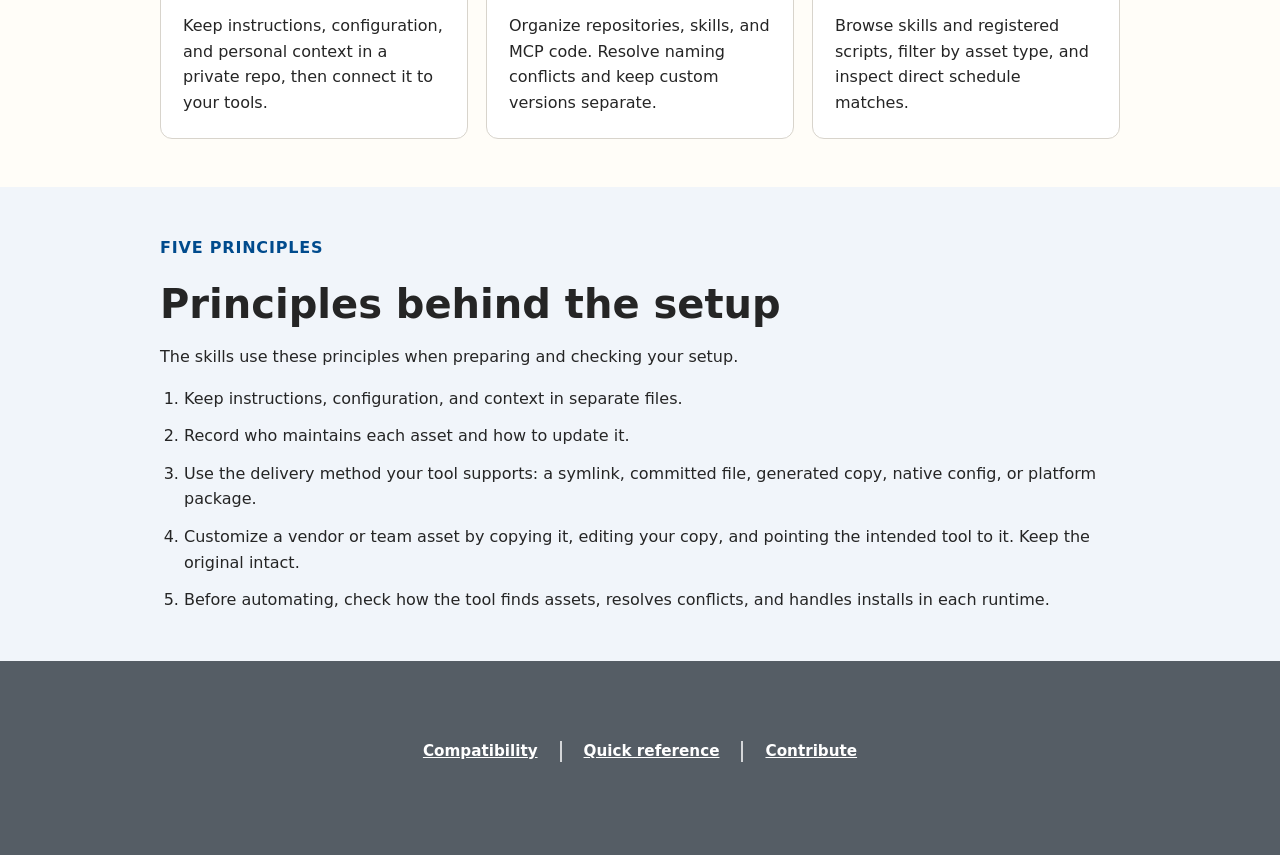
==== commit d61b4ee8: "Update primary navigation styling and label" ====
--- a/pages/index.html
+++ b/pages/index.html
@@ -6,7 +6,7 @@
   <title>AI Asset Navigation</title>
   <link rel="icon" type="image/svg+xml" href="favicon.svg">
   <link rel="stylesheet" href="https://static.redhat.com/libs/redhat/redhat-font/latest/webfonts/red-hat-font.min.css">
-  <link rel="stylesheet" href="site.css?v=hero-nav-7">
+  <link rel="stylesheet" href="site.css?v=main-nav-8">
 </head>
 <body>
   <nav class="site-nav" aria-label="Primary navigation">
@@ -14,7 +14,7 @@
       <span class="site-brand">AI Asset Navigation</span>
       <div class="site-links">
         <a href="index.html" aria-current="page">Overview</a>
-        <a href="agentic-setup.html">Agentic setup</a>
+        <a href="agentic-setup.html">Agentic Config</a>
         <a href="asset-organization.html">Asset organization</a>
         <a href="skills-explorer-guide.html">AI Asset Explorer</a>
       </div>
--- a/pages/site.css
+++ b/pages/site.css
@@ -27,9 +27,9 @@
 .site-nav-inner { display: flex; align-items: center; justify-content: space-between; gap: 20px; min-height: 58px; }
 .site-brand { color: rgb(231, 231, 240); font-family: RedHatDisplay, "Red Hat Display", system-ui, sans-serif; font-size: 1.35rem; font-weight: 700; line-height: 1.2; text-decoration: none; white-space: nowrap; }
 .site-links { display: flex; flex-wrap: wrap; justify-content: flex-end; gap: 8px 0; }
-.site-links a { margin-right: 18px; padding-right: 18px; border-right: 2px solid #b8b8c4; color: rgb(231, 231, 240); font-family: RedHatDisplay, "Red Hat Display", system-ui, sans-serif; font-size: .92rem; font-weight: 700; line-height: 1.4; text-decoration: none; }
-.site-links a:last-child { margin-right: 0; padding-right: 0; border-right: 0; }
-.site-nav a:hover, .site-nav a:focus-visible, .site-links a[aria-current="page"] { color: #fff; text-decoration: underline; text-decoration-color: #b8b8c4; text-decoration-thickness: 2px; text-underline-offset: 5px; }
+.site-links a { margin-right: 11px; padding-right: 12px; color: #91bdf0; font-family: RedHatDisplay, "Red Hat Display", system-ui, sans-serif; font-size: .92rem; font-weight: 500; line-height: 1.4; text-decoration: none; text-transform: uppercase; }
+.site-links a:last-child { margin-right: 0; padding-right: 0; }
+.site-nav a:hover, .site-nav a:focus-visible, .site-links a[aria-current="page"] { color: #bad5f4; text-decoration: underline; text-decoration-color: #b8b8c4; text-decoration-thickness: 1px; text-underline-offset: 7px; }
 .hero { padding: 72px 0 64px; background: var(--navy); color: #fff; }
 .hero-grid { display: grid; grid-template-columns: 1.05fr .95fr; align-items: center; gap: 42px; }
 .hero-image { overflow: hidden; border: 1px solid #45455f; border-radius: 14px; background: #202034; }
@@ -105,7 +105,7 @@
 .footer-nav a:last-child { margin-right: 0; padding-right: 0; border-right: 0; }
 .footer-nav a[aria-current="page"] { color: #fff; text-decoration-thickness: 2px; text-underline-offset: 4px; }
 @media (max-width: 760px) { .site-nav-inner { align-items: flex-start; flex-direction: column; padding: 12px 0; } .site-links { justify-content: flex-start; } .hero-grid { grid-template-columns: 1fr; gap: 28px; } .card-grid, .code-grid { grid-template-columns: 1fr; } .table-scroll { overflow-x: auto; } section { padding: 34px 0; } }
-@media (max-width: 760px) { .site-links { display: grid; grid-template-columns: repeat(2, max-content); } .site-links a:nth-child(even) { margin-right: 0; padding-right: 0; border-right: 0; } }
+@media (max-width: 760px) { .site-links { display: grid; grid-template-columns: repeat(2, max-content); } .site-links a:nth-child(even) { margin-right: 0; padding-right: 0; } }
 @media (max-width: 600px) { .footer-nav { display: grid; grid-template-columns: repeat(2, max-content); } .footer-nav a:nth-child(even) { margin-right: 0; padding-right: 0; border-right: 0; } .footer-nav a:last-child { grid-column: 1 / -1; justify-self: center; } }
 @media (max-width: 420px) { .wrap { width: min(100% - 28px, 960px); } .hero { padding: 48px 0; } pre { padding: 16px; font-size: .8rem; } }
 @media (max-width: 420px) { footer { padding: 64px 0 72px; } section.final-cta { padding: 56px 0 64px; } }
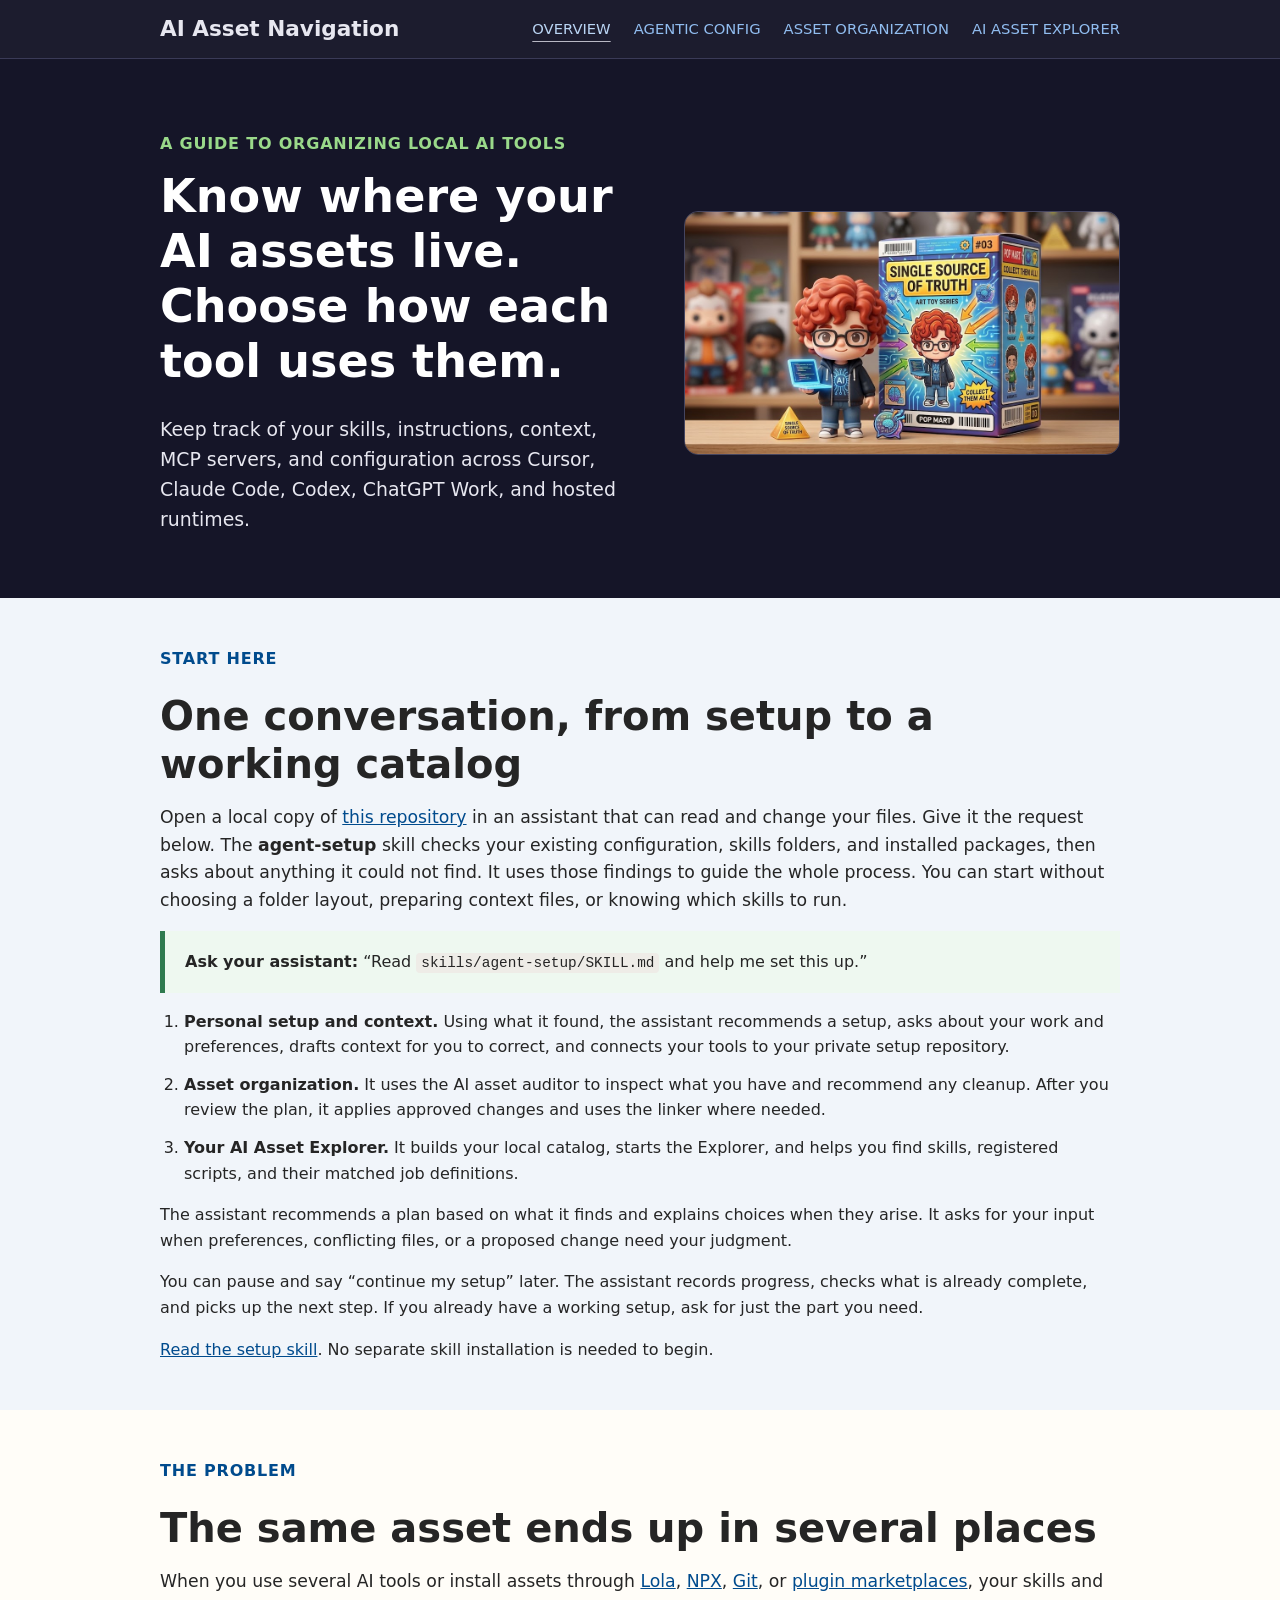
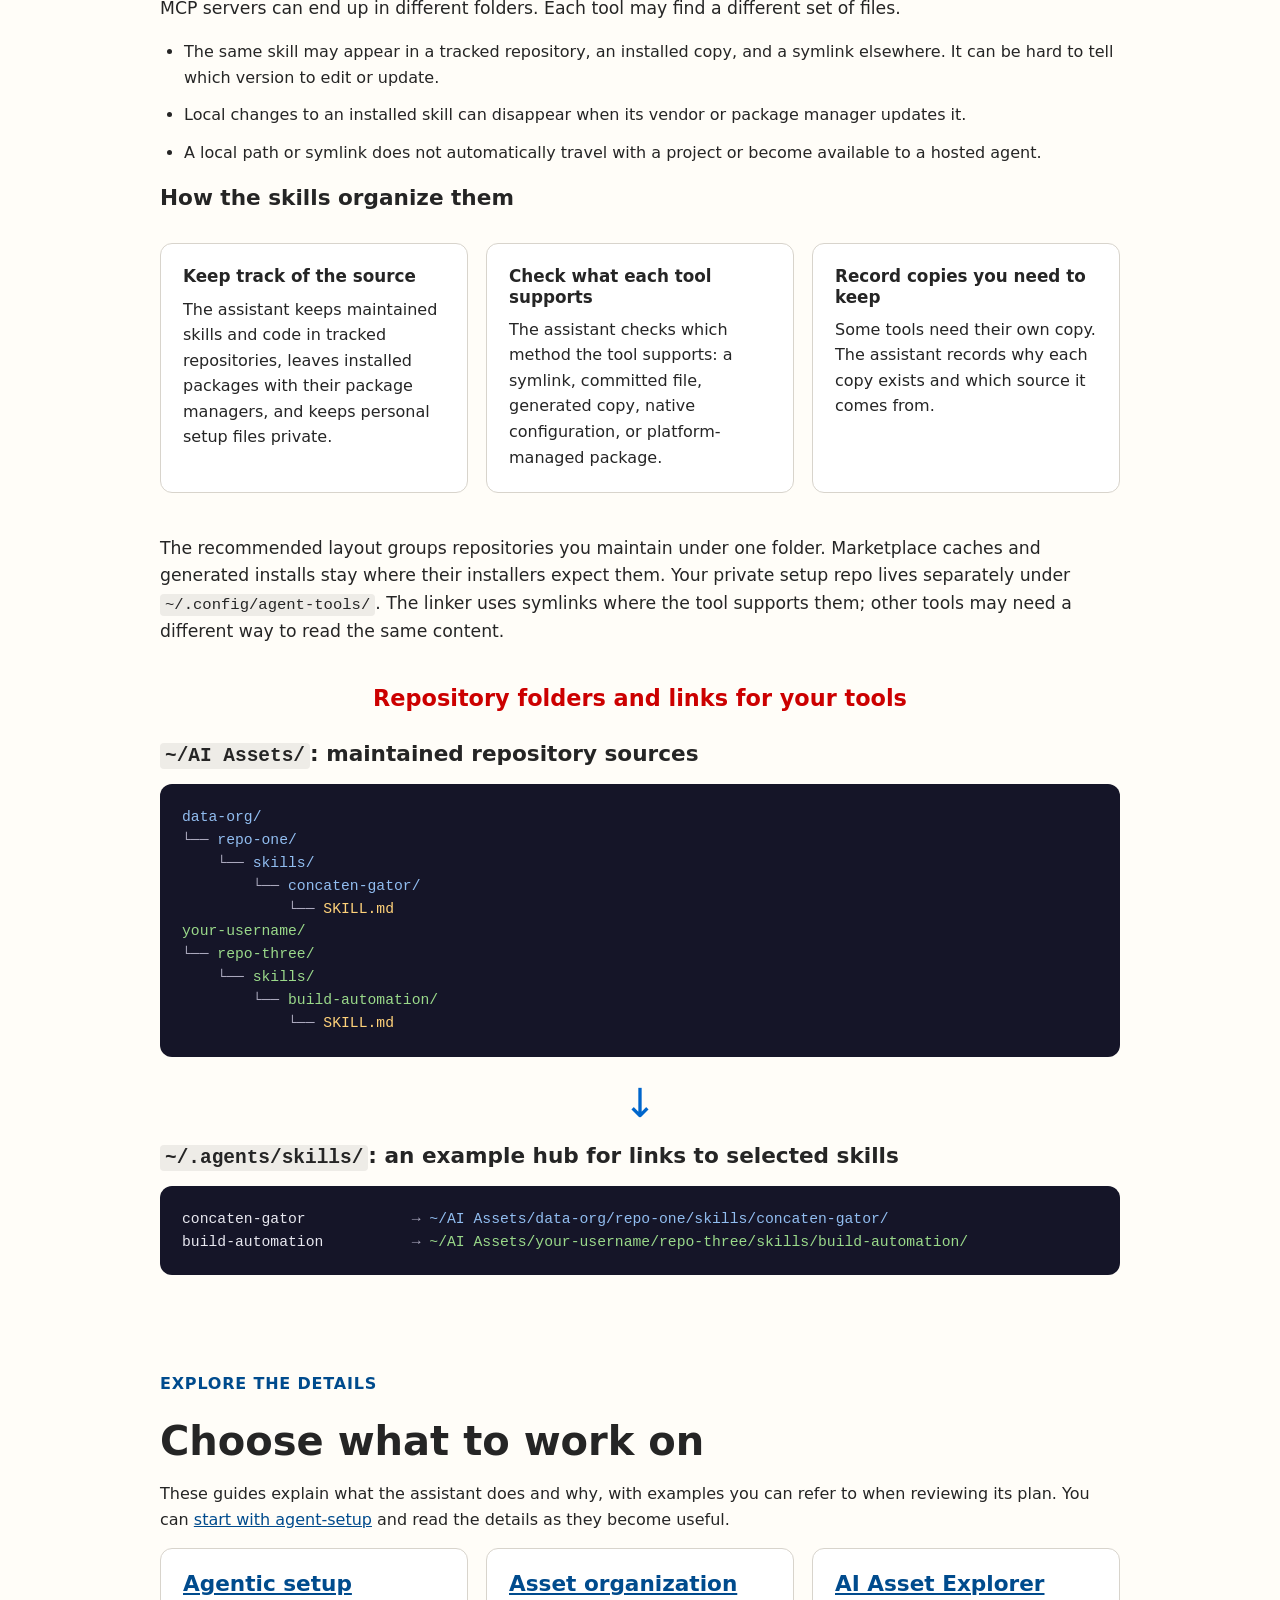
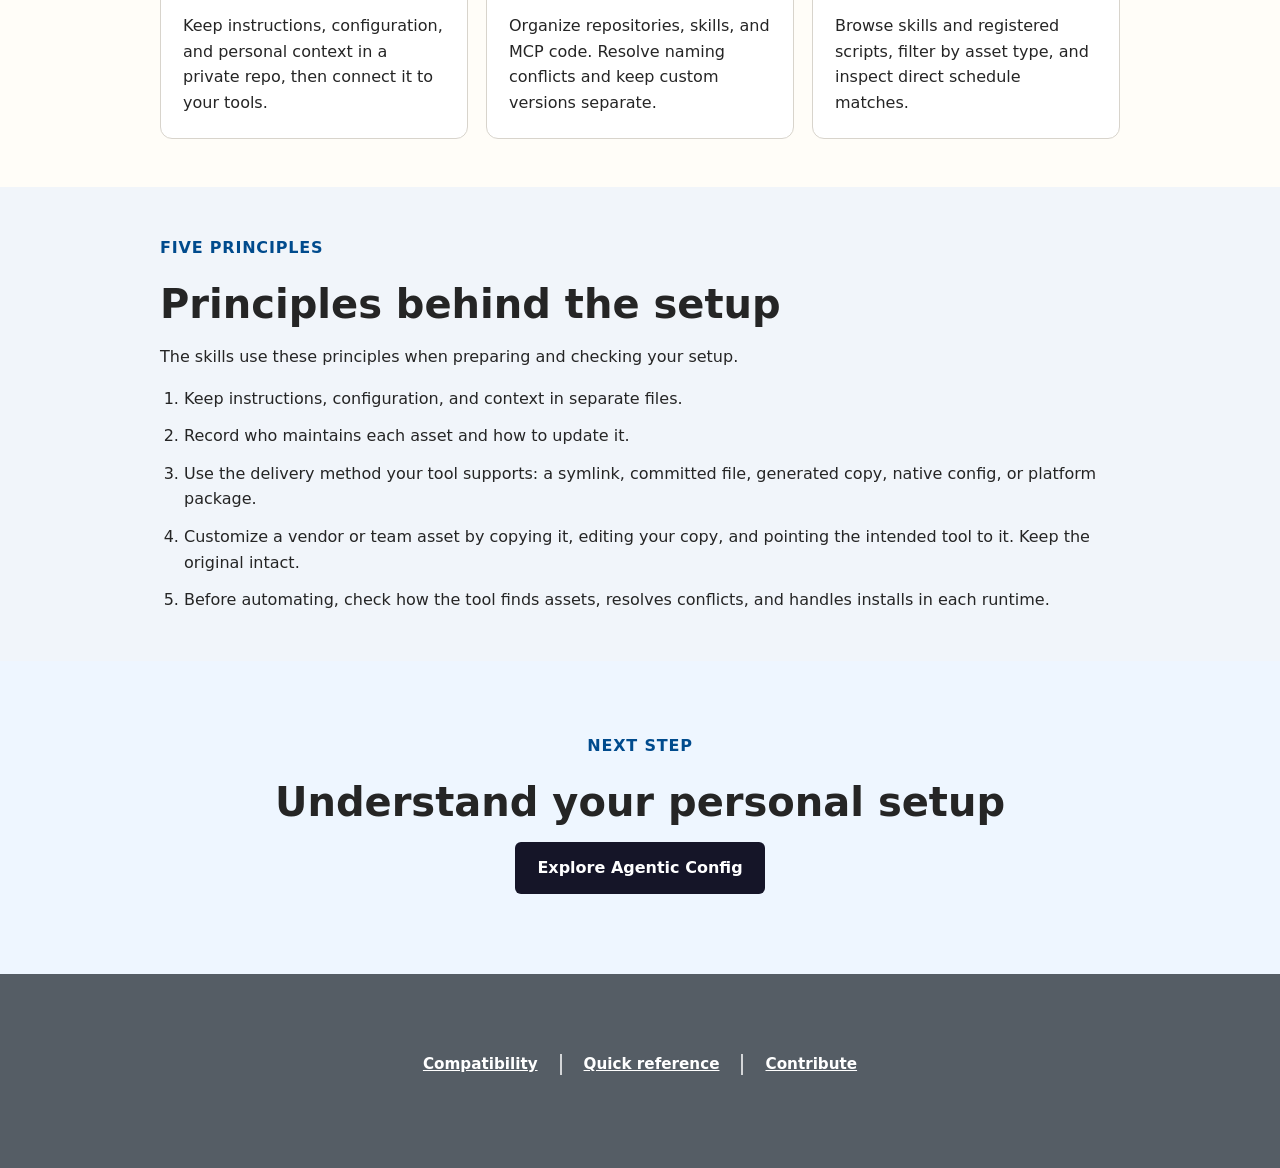
==== commit be720328: "Add Overview next step call to action" ====
--- a/pages/index.html
+++ b/pages/index.html
@@ -120,7 +120,7 @@
       </div>
     </section>
 
-
+    <section class="final-cta"><div class="wrap"><p class="section-label">Next step</p><h2>Understand your personal setup</h2><p><a class="cta-link" href="agentic-setup.html">Explore Agentic Config</a></p></div></section>
   </main>
 
   <footer><div class="wrap"><nav class="footer-nav" aria-label="Footer navigation"><a href="tool-compatibility.html">Compatibility</a><a href="quick-reference.html">Quick reference</a><a id="feedback-link" href="https://gitlab.cee.redhat.com/ktotten/local-ai-asset-organization/-/work_items?sort=created_date&amp;state=opened&amp;first_page_size=20" target="_blank" rel="noopener noreferrer">Contribute</a></nav></div></footer>
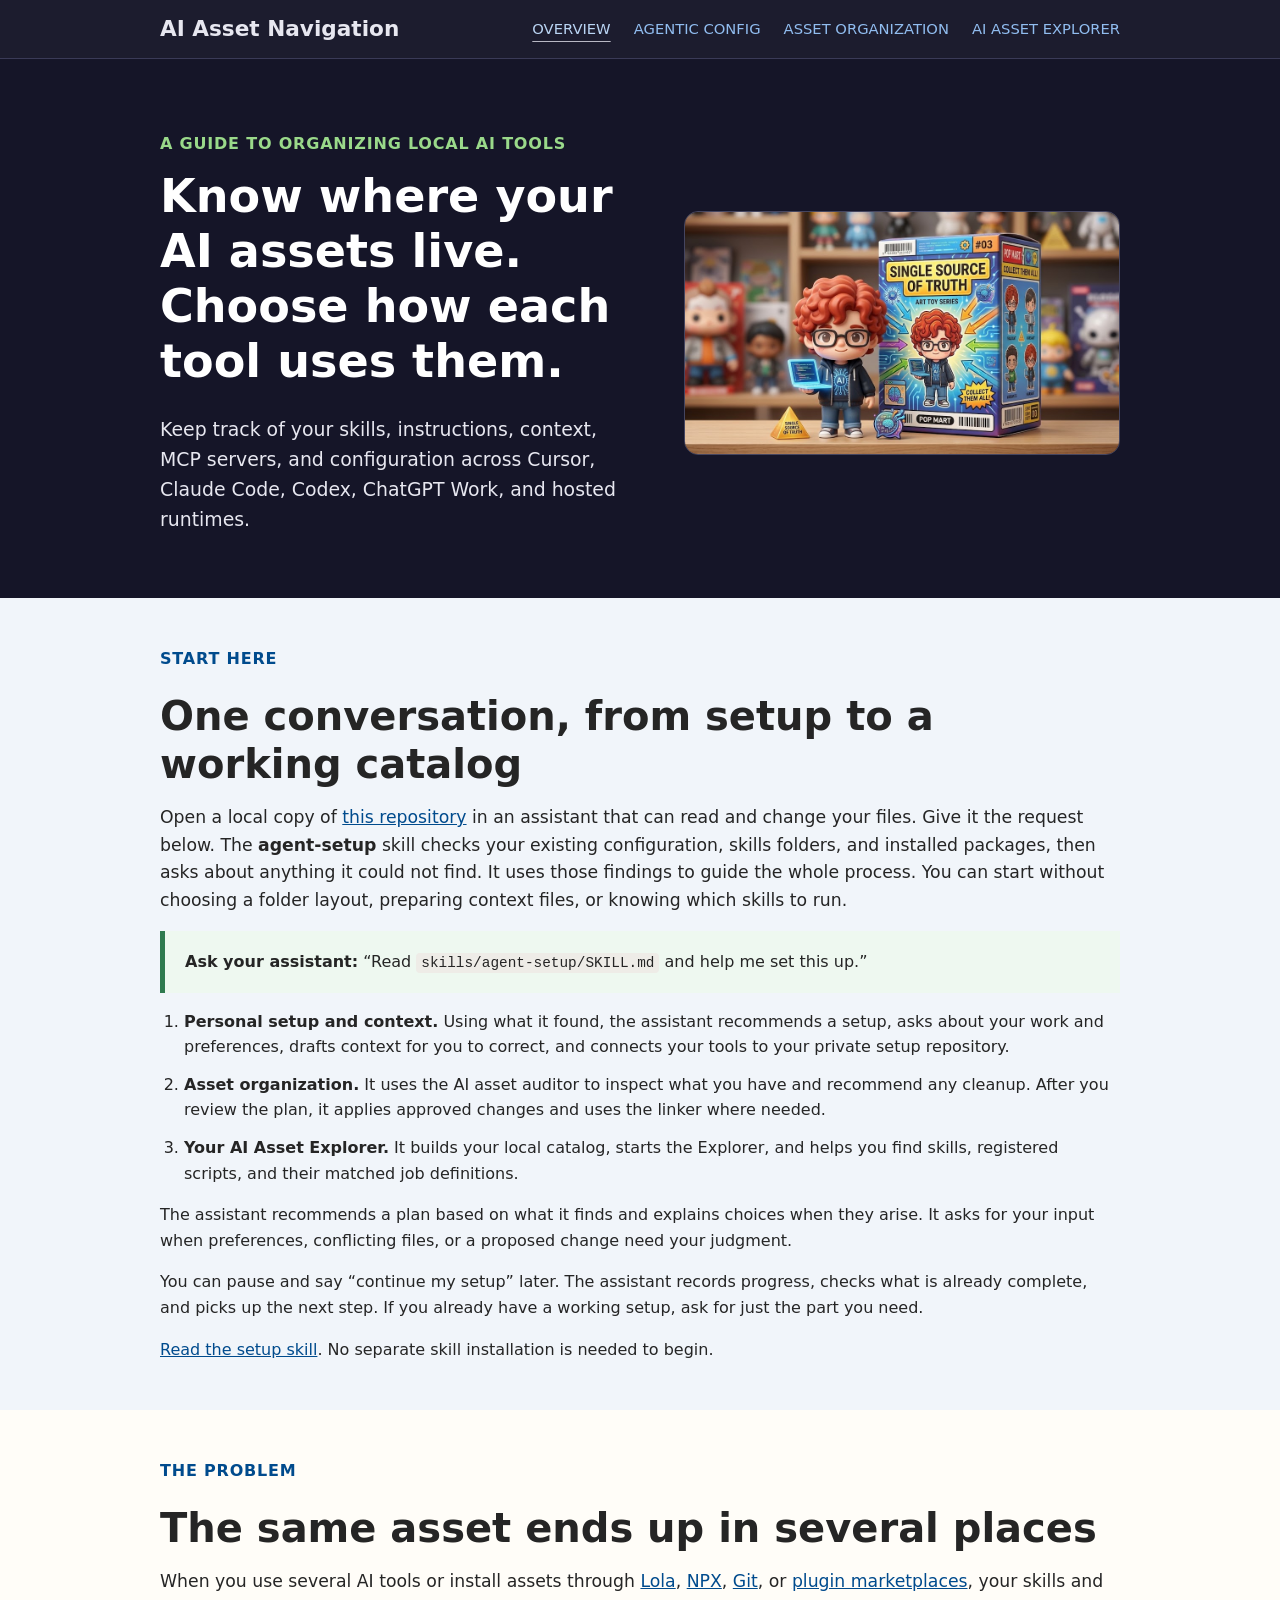
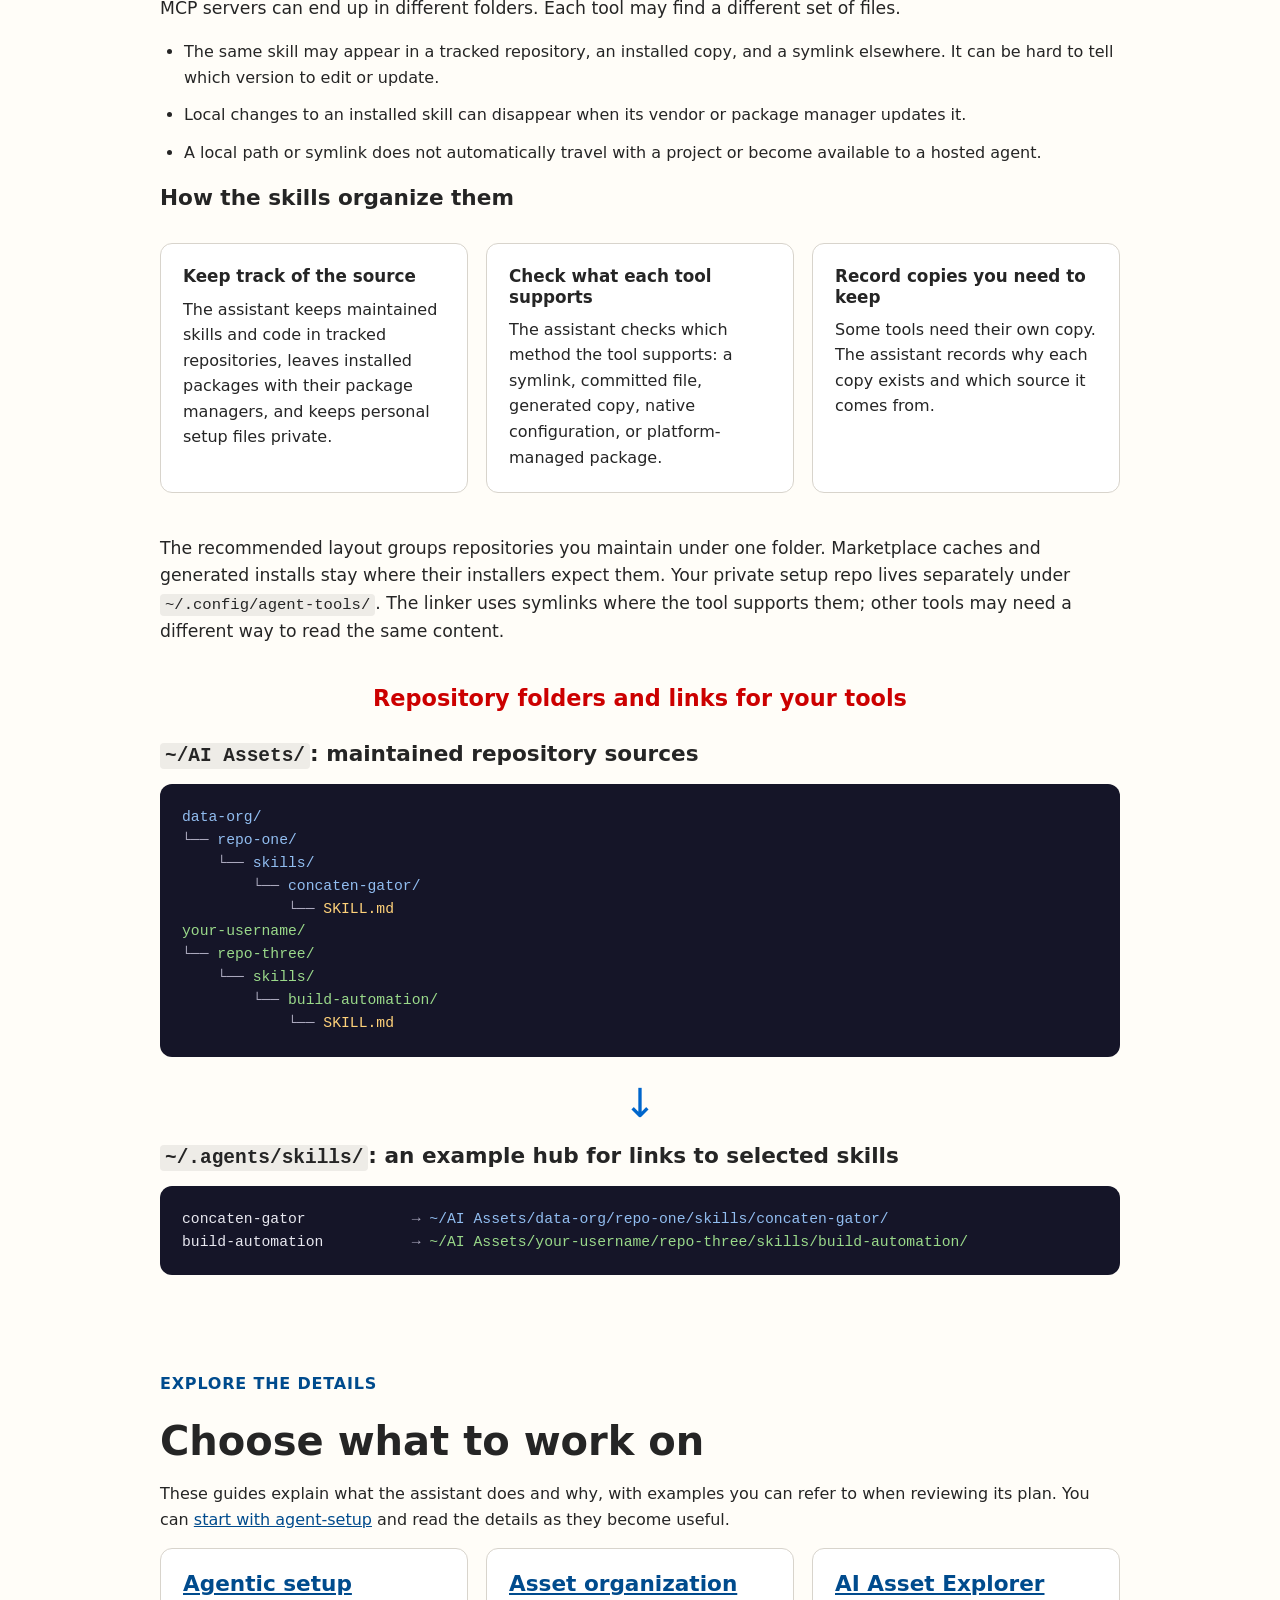
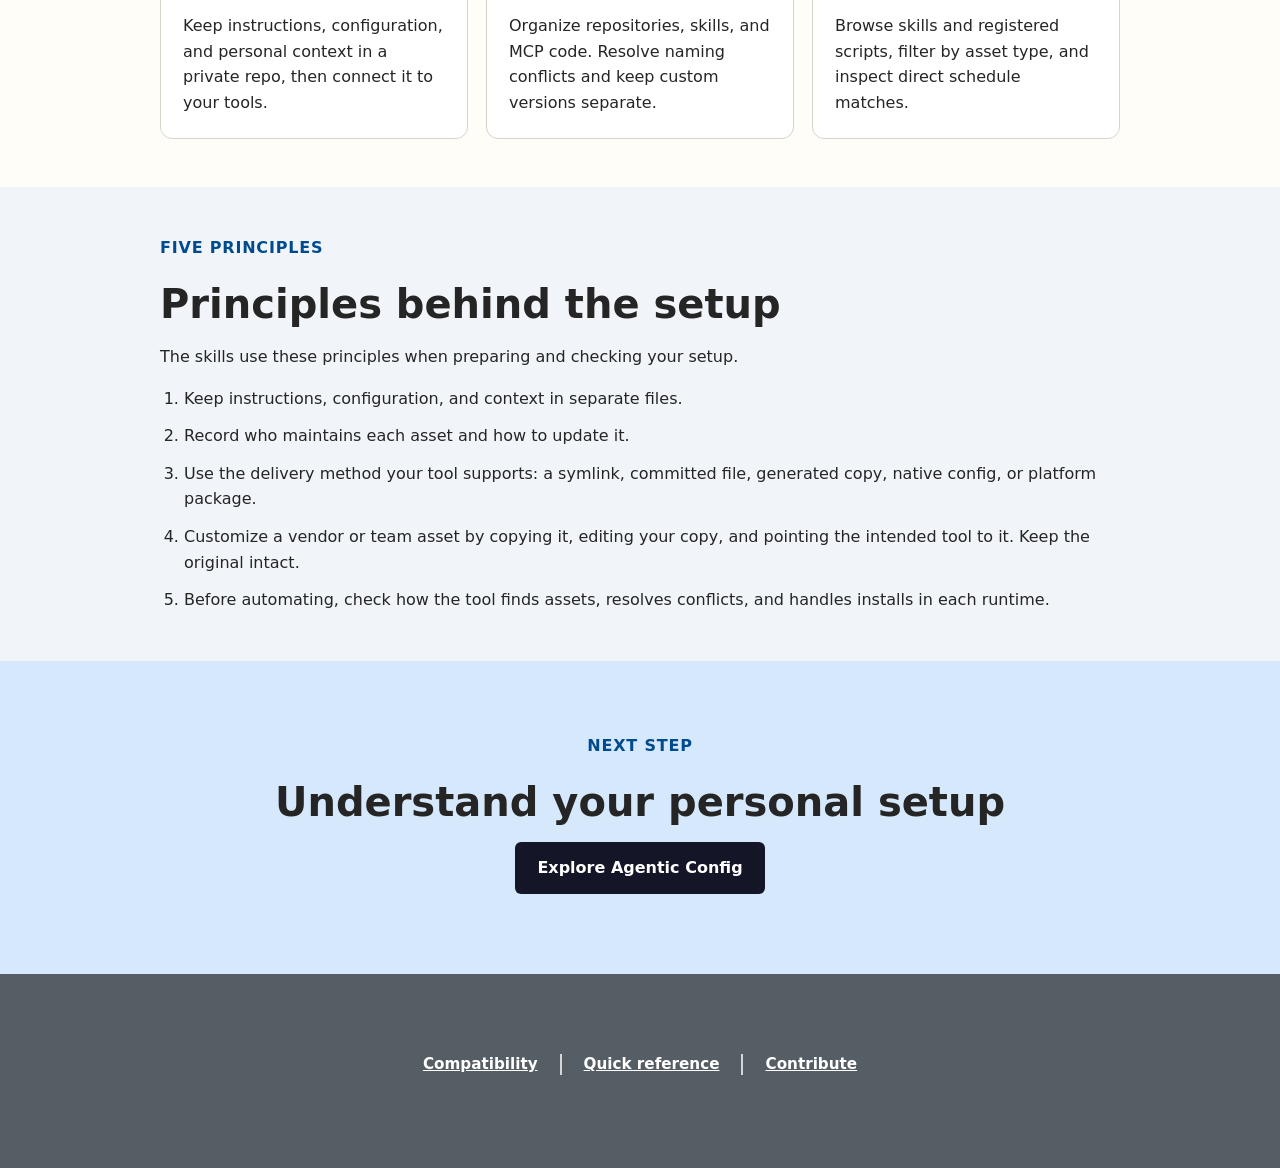
==== commit d211c9b5: "Use stronger blue for guide calls to action" ====
--- a/pages/index.html
+++ b/pages/index.html
@@ -6,7 +6,7 @@
   <title>AI Asset Navigation</title>
   <link rel="icon" type="image/svg+xml" href="favicon.svg">
   <link rel="stylesheet" href="https://static.redhat.com/libs/redhat/redhat-font/latest/webfonts/red-hat-font.min.css">
-  <link rel="stylesheet" href="site.css?v=main-nav-8">
+  <link rel="stylesheet" href="site.css?v=cta-bg-9">
 </head>
 <body>
   <nav class="site-nav" aria-label="Primary navigation">
--- a/pages/site.css
+++ b/pages/site.css
@@ -91,7 +91,7 @@
 .steps { padding-left: 24px; }
 .steps li + li { margin-top: 12px; }
 .muted { color: var(--muted); }
-section.final-cta { padding: 72px 0 80px; background: var(--soft-blue); text-align: center; }
+section.final-cta { padding: 72px 0 80px; background: #d6e8fc; text-align: center; }
 .final-cta p:not(.section-label) { max-width: 600px; margin-left: auto; margin-right: auto; }
 .final-cta .cta-link { display: inline-block; padding: 13px 22px; border-radius: 6px; background: var(--navy); color: #fff; font-weight: 700; text-decoration: none; }
 .final-cta .cta-link:hover { background: var(--navy-2); color: #fff; }
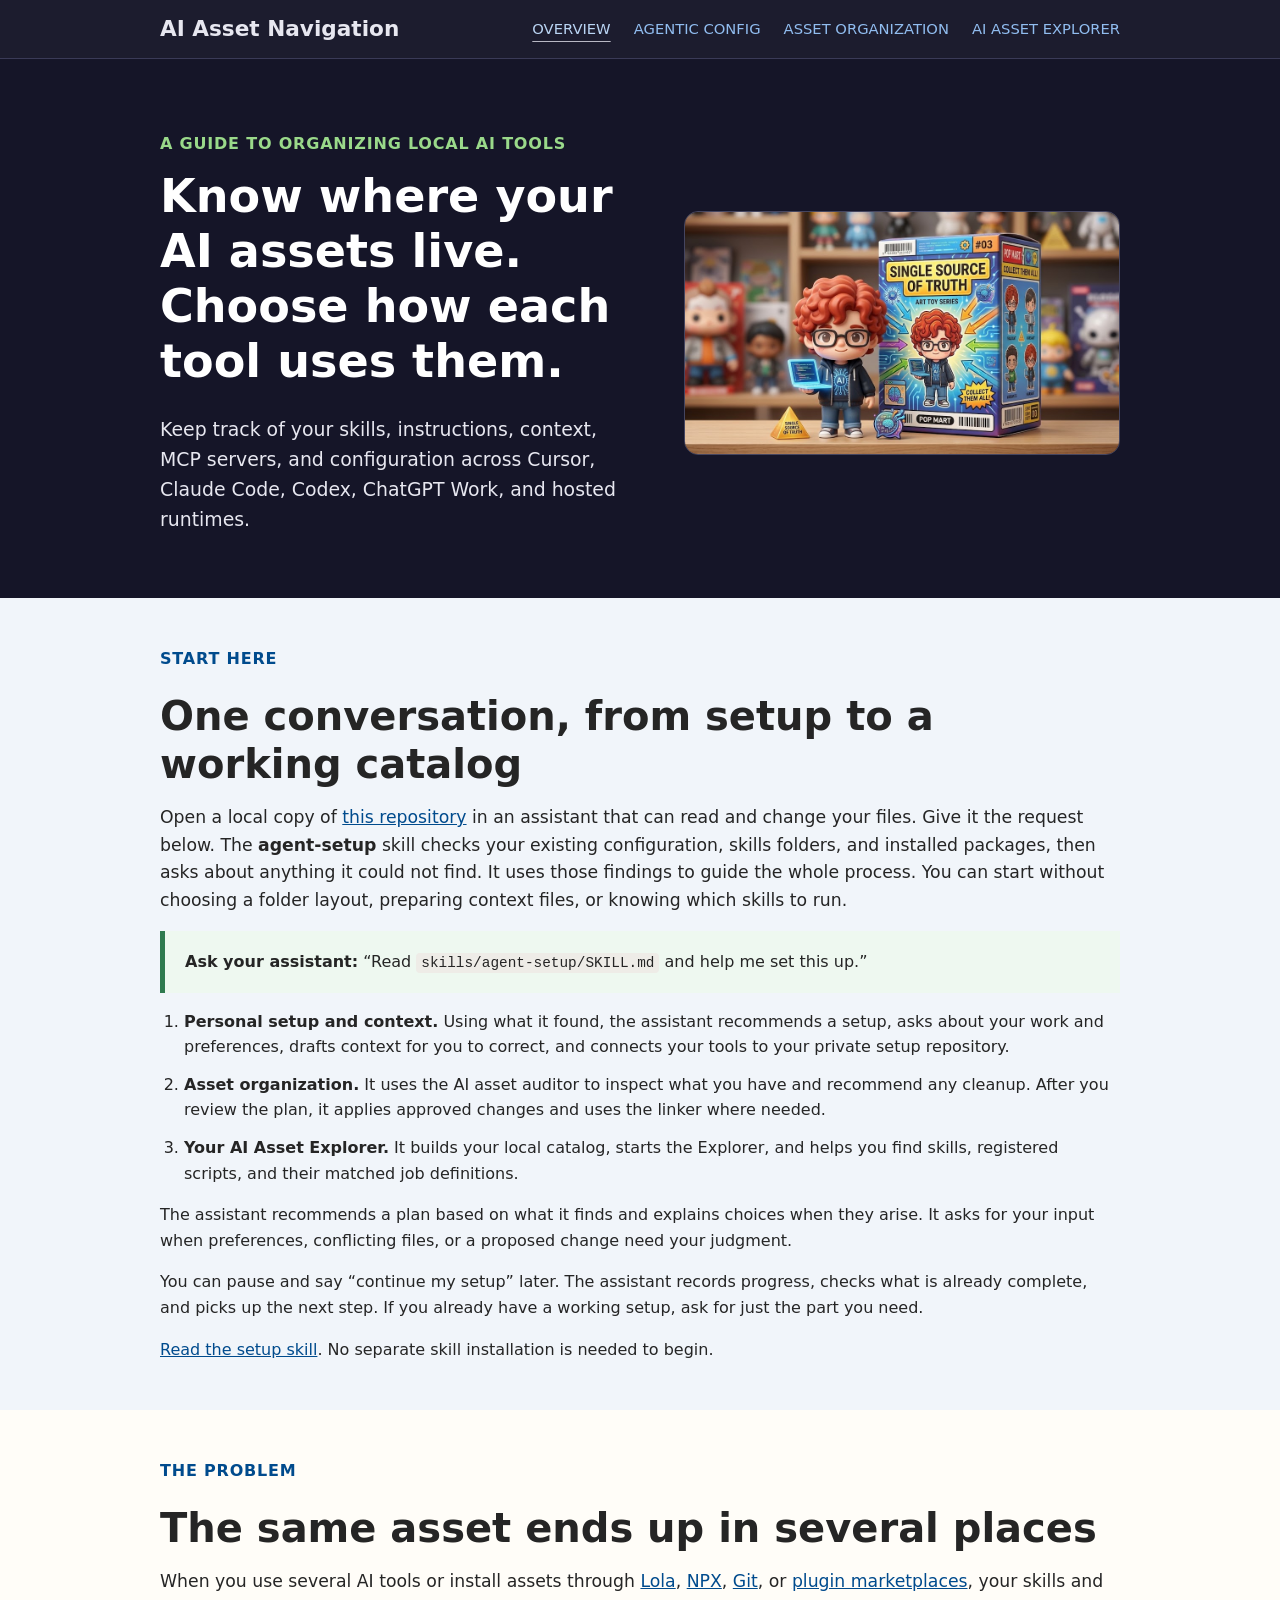
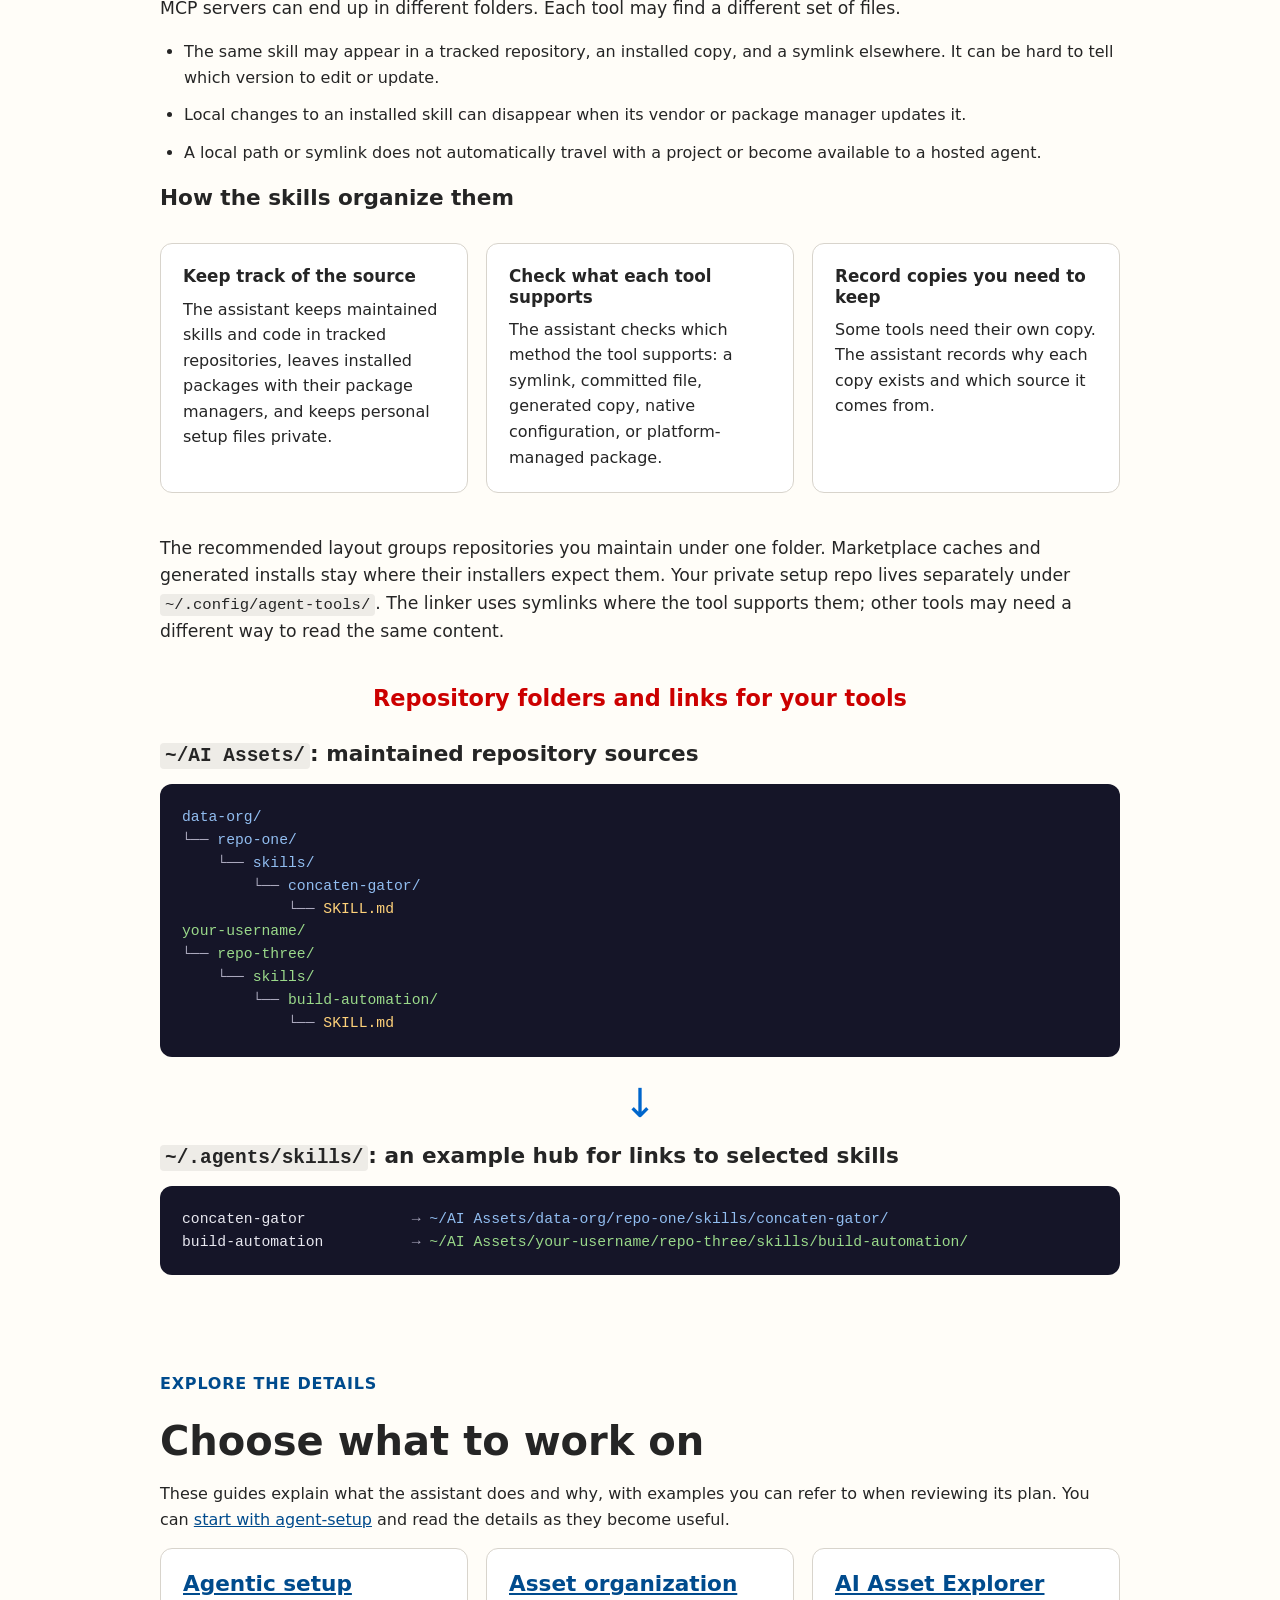
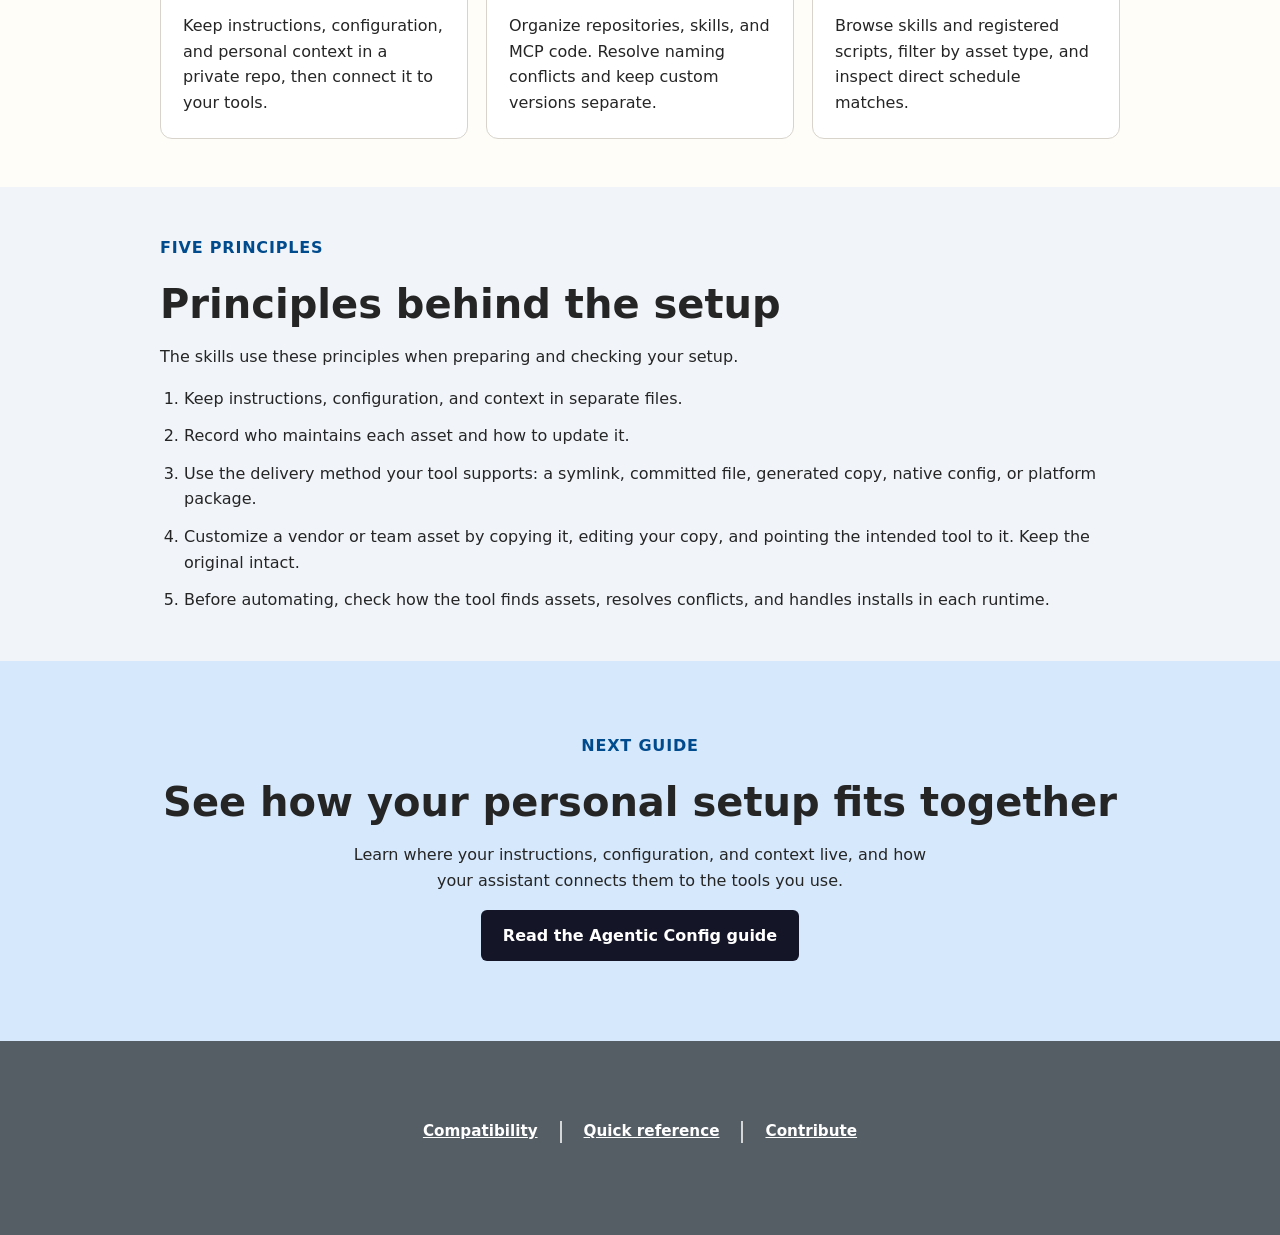
==== commit 8f0d7381: "Clarify guide calls to action and setup path" ====
--- a/pages/index.html
+++ b/pages/index.html
@@ -120,7 +120,7 @@
       </div>
     </section>
 
-    <section class="final-cta"><div class="wrap"><p class="section-label">Next step</p><h2>Understand your personal setup</h2><p><a class="cta-link" href="agentic-setup.html">Explore Agentic Config</a></p></div></section>
+    <section class="final-cta"><div class="wrap"><p class="section-label">Next guide</p><h2>See how your personal setup fits together</h2><p>Learn where your instructions, configuration, and context live, and how your assistant connects them to the tools you use.</p><p><a class="cta-link" href="agentic-setup.html">Read the Agentic Config guide</a></p></div></section>
   </main>
 
   <footer><div class="wrap"><nav class="footer-nav" aria-label="Footer navigation"><a href="tool-compatibility.html">Compatibility</a><a href="quick-reference.html">Quick reference</a><a id="feedback-link" href="https://gitlab.cee.redhat.com/ktotten/local-ai-asset-organization/-/work_items?sort=created_date&amp;state=opened&amp;first_page_size=20" target="_blank" rel="noopener noreferrer">Contribute</a></nav></div></footer>
